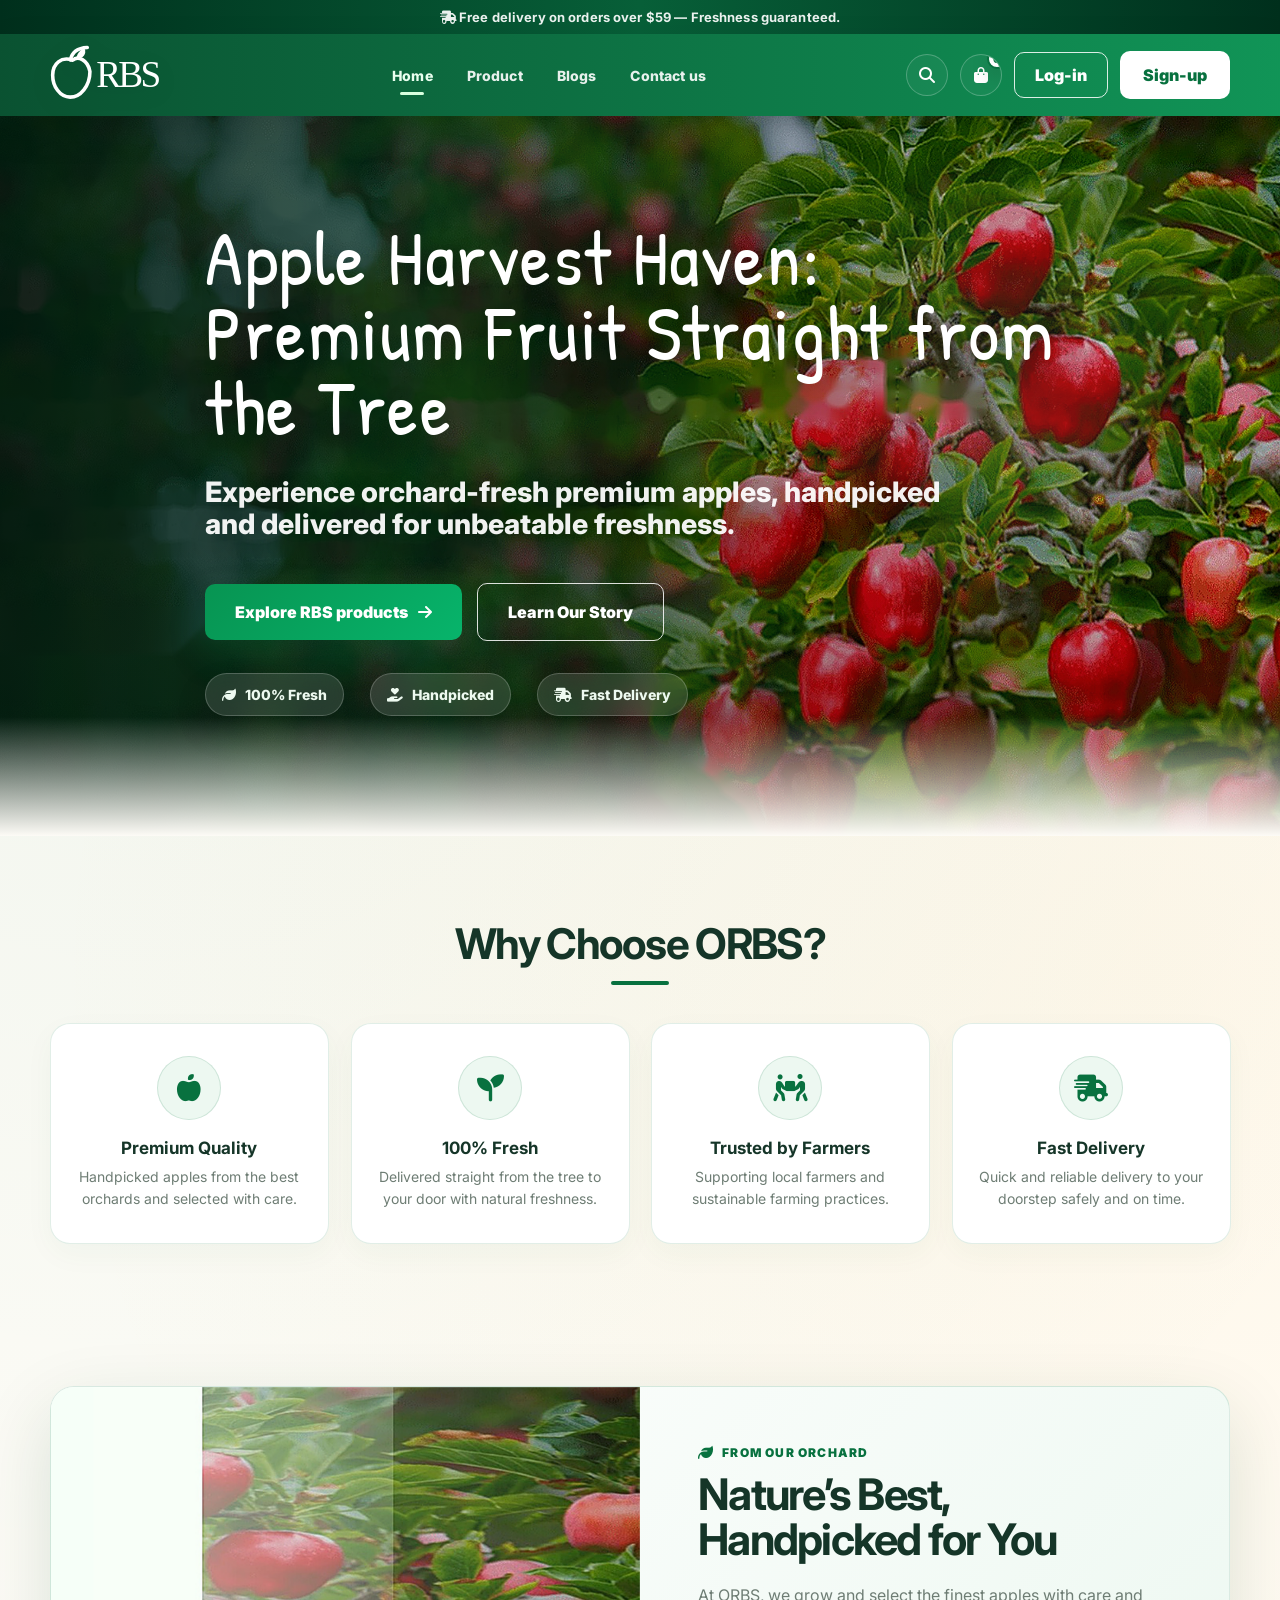
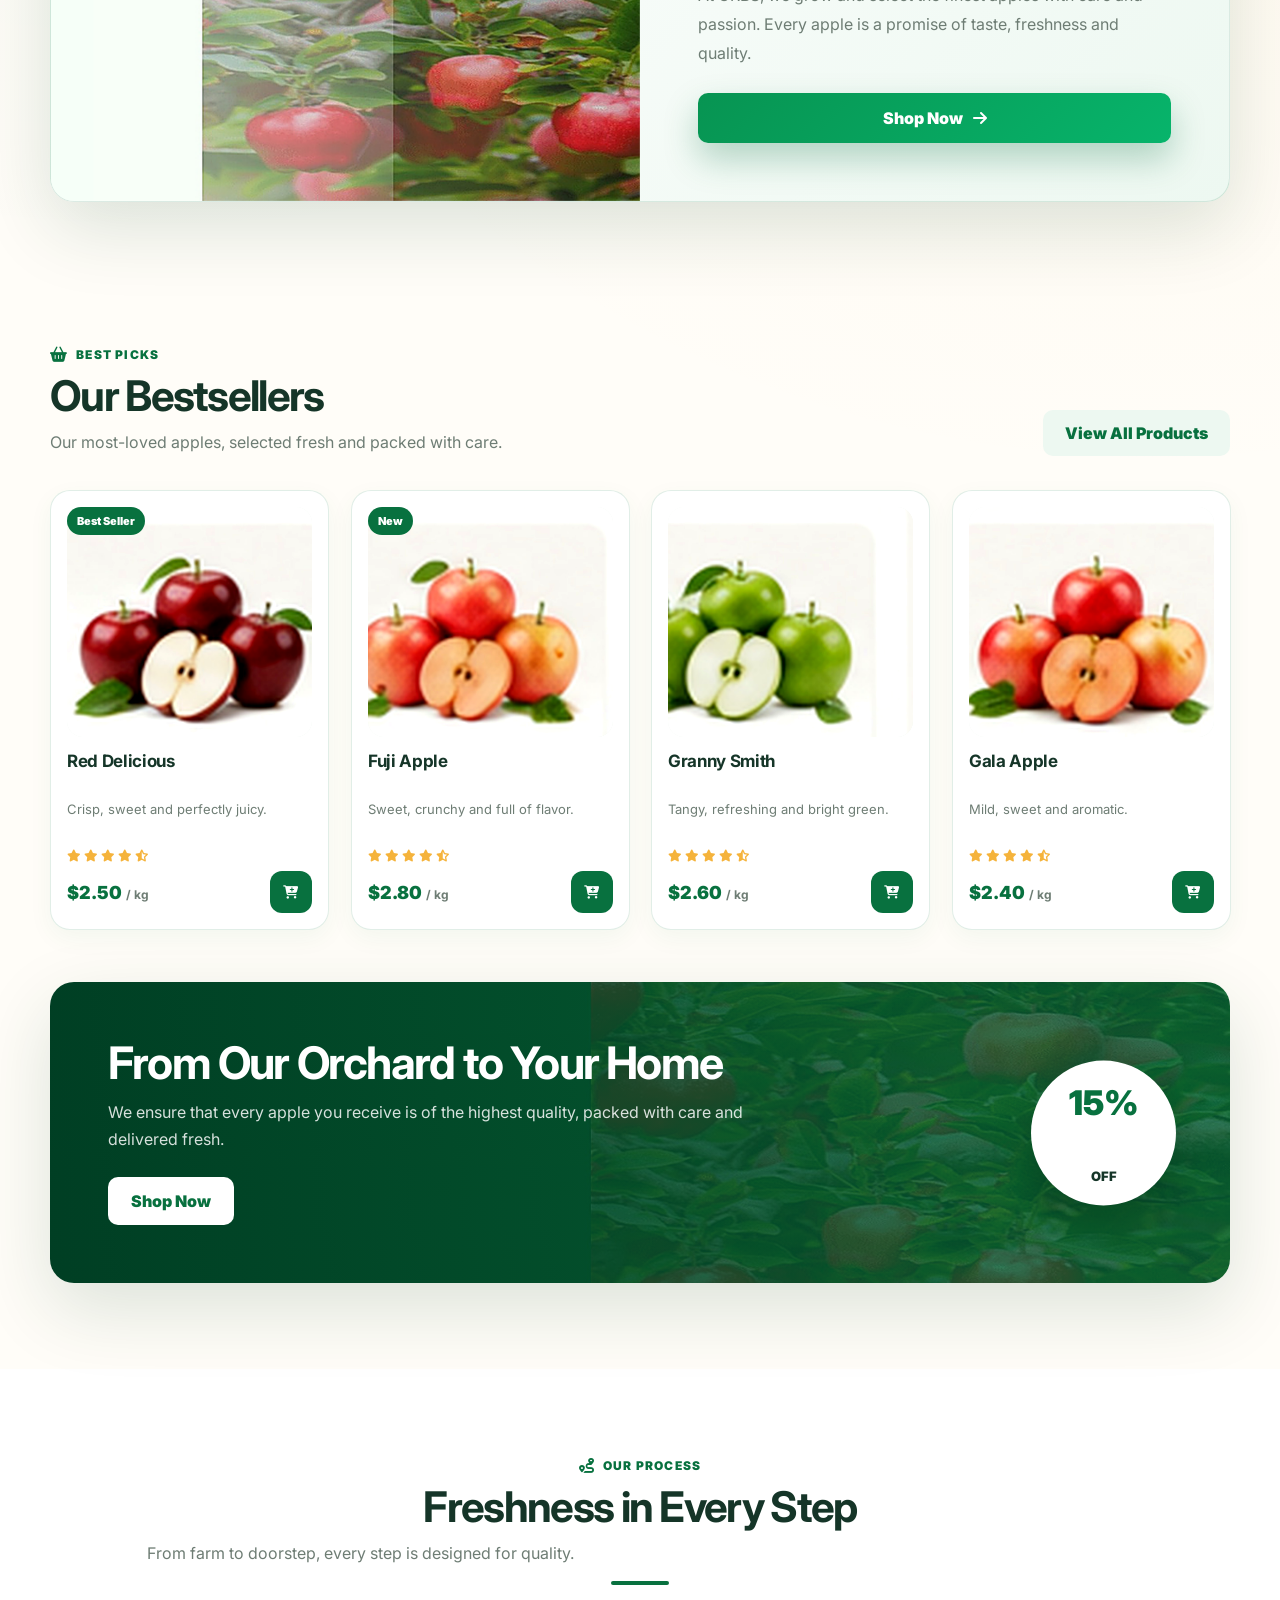
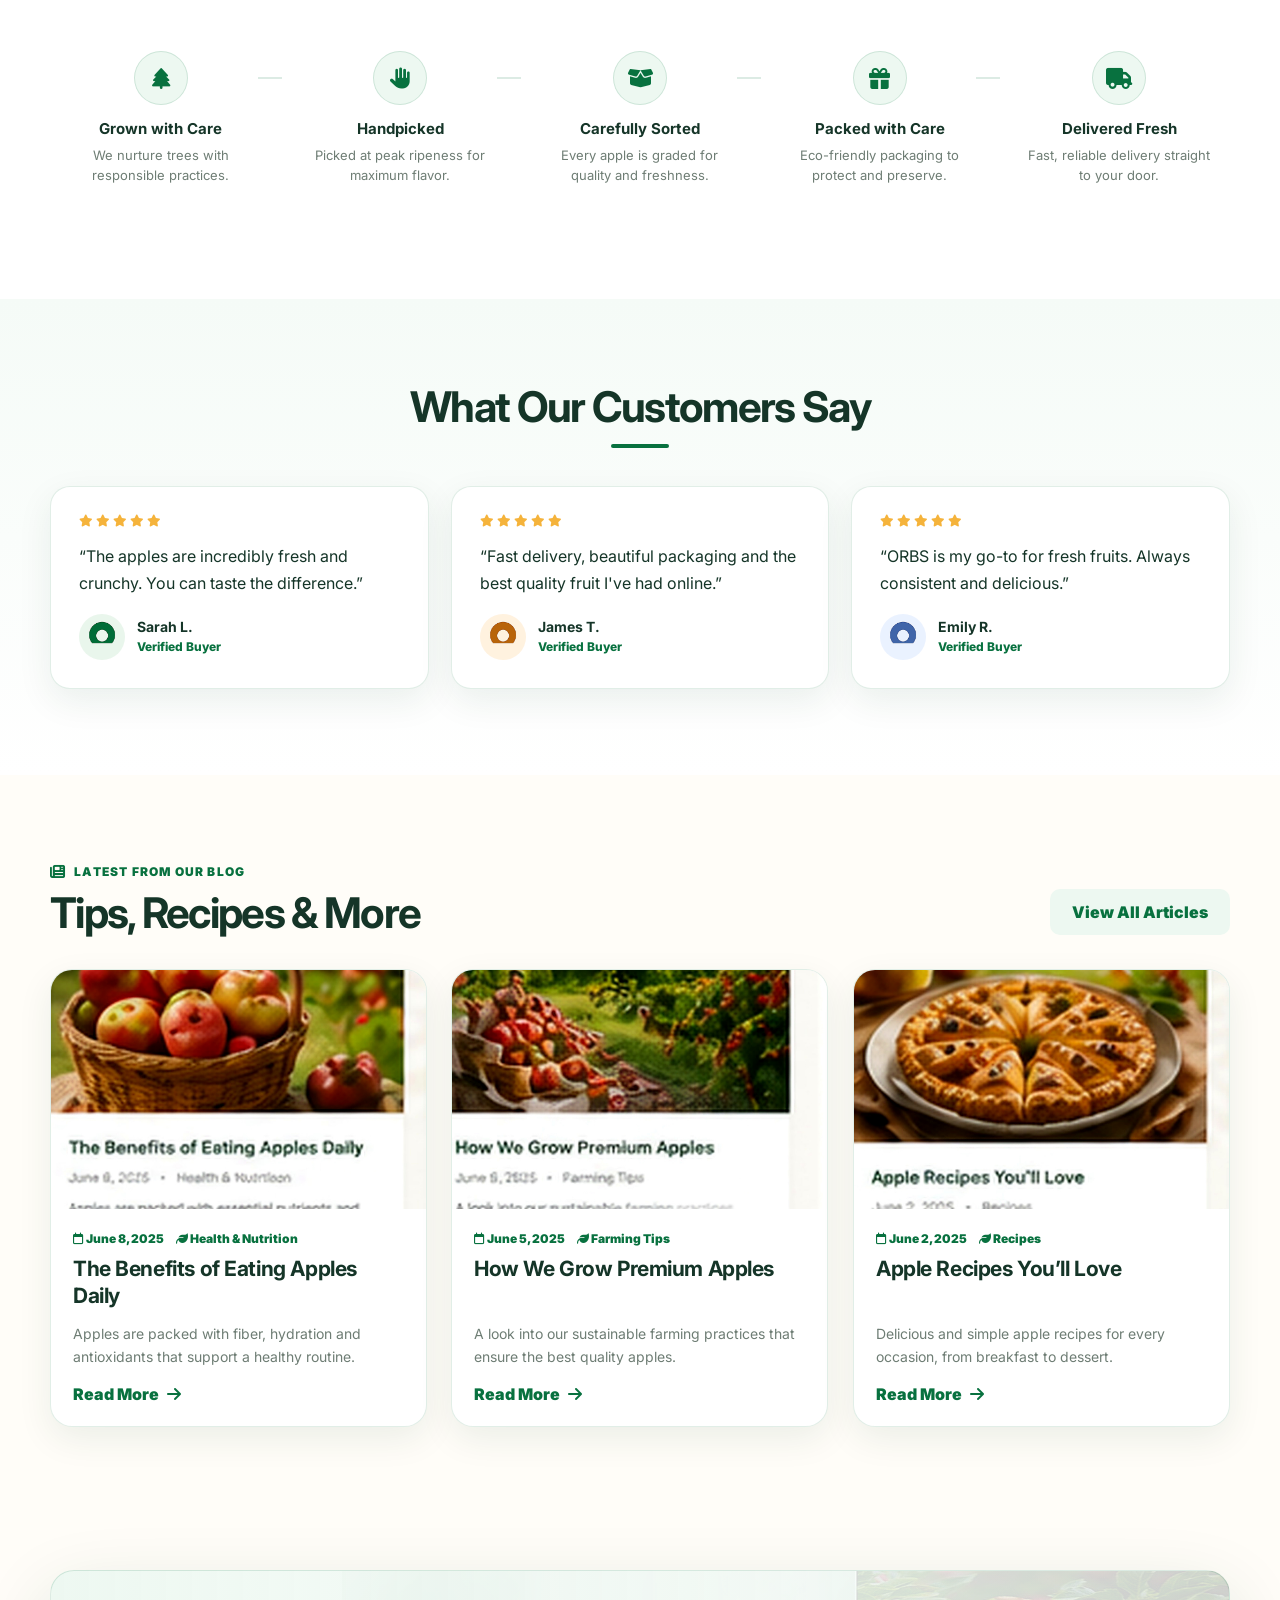
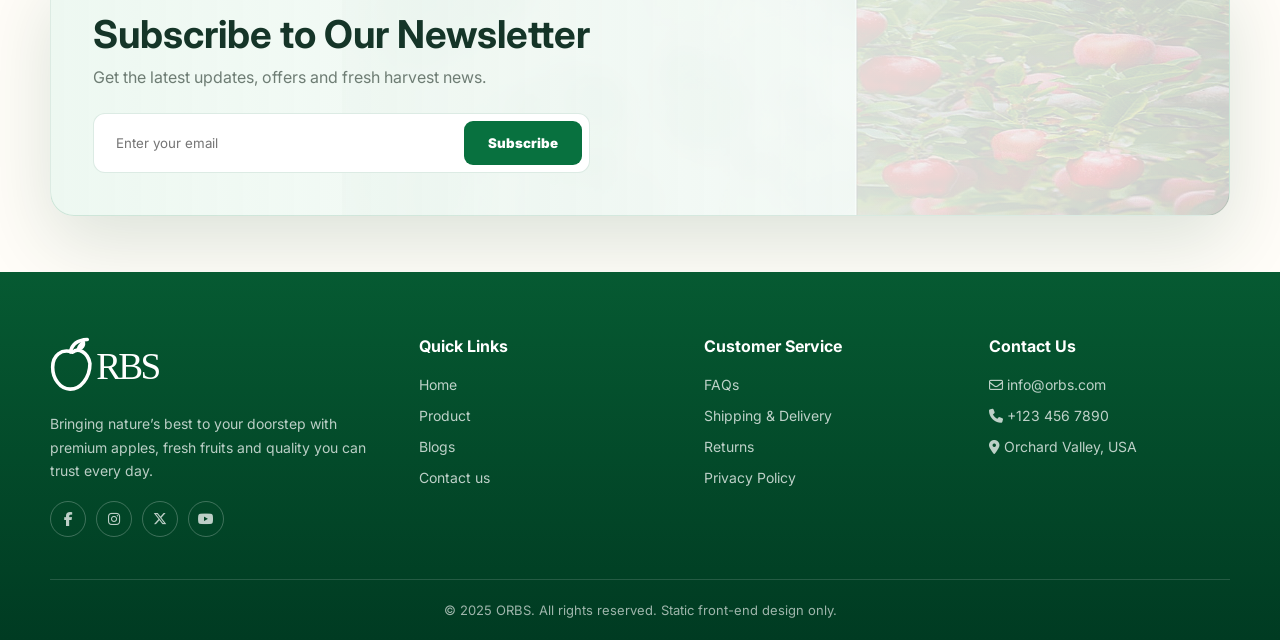
==== index.html @ 94c4ced9 "first commit" ====
<!DOCTYPE html>
<html lang="en">
<head>
  <meta charset="UTF-8">
  <meta name="viewport" content="width=device-width, initial-scale=1.0">
  <title>ORBS - Fresh Premium Apples</title>
  <link rel="stylesheet" href="https://cdnjs.cloudflare.com/ajax/libs/font-awesome/6.5.2/css/all.min.css">
  <link rel="stylesheet" href="css/style.css">
</head>
<body>

  <div class="top-alert"><i class="fa-solid fa-truck-fast"></i> Free delivery on orders over $59 — Freshness guaranteed.</div>
  <header class="site-header">
    <div class="container navbar">
      <a href="index.html" class="logo"><img src="assets/icons/logo-orbs.svg" alt="ORBS Logo"></a>
      <nav class="nav-links"><a href="index.html" class="active">Home</a><a href="products.html" class="">Product</a><a href="blogs.html" class="">Blogs</a><a href="contact.html" class="">Contact us</a></nav>
      <div class="nav-actions">
        <button class="icon-btn search-toggle" type="button" aria-label="Open Search"><i class="fa-solid fa-magnifying-glass"></i></button>
        <button class="icon-btn cart-toggle" type="button" aria-label="Open Cart"><i class="fa-solid fa-bag-shopping"></i><span class="cart-count">0</span></button>
        <a href="login.html" class="btn btn-outline">Log-in</a>
        <a href="signup.html" class="btn btn-light">Sign-up</a>
      </div>
      <button class="menu-toggle" aria-label="Open Menu"><i class="fa-solid fa-bars"></i></button>
    </div>

    <div class="search-panel" aria-hidden="true">
      <div class="container search-panel-inner">
        <div class="search-shell">
          <div class="search-bar-row">
            <i class="fa-solid fa-magnifying-glass"></i>
            <input class="search-global-input" type="search" placeholder="Search products, articles and pages...">
            <button class="search-close" type="button" aria-label="Close Search"><i class="fa-solid fa-xmark"></i></button>
          </div>
          <div class="search-hints">
            <button class="search-chip" type="button" data-query="Red Apples">Red Apples</button>
            <button class="search-chip" type="button" data-query="Green Apples">Green Apples</button>
            <button class="search-chip" type="button" data-query="Gift Box">Gift Box</button>
            <button class="search-chip" type="button" data-query="Recipes">Recipes</button>
            <button class="search-chip" type="button" data-query="Delivery">Delivery</button>
          </div>
          <div class="search-results"></div>
        </div>
      </div>
    </div>

    <div class="cart-panel" aria-hidden="true">
      <div class="container cart-panel-inner">
        <div class="mini-cart-shell">
          <div class="mini-cart-head">
            <div>
              <span class="search-meta">Shopping Cart</span>
              <h3>Your fresh picks</h3>
            </div>
            <button class="cart-close" type="button" aria-label="Close Cart"><i class="fa-solid fa-xmark"></i></button>
          </div>
          <div class="mini-cart-list">
            <div class="mini-cart-item">
              <img src="assets/images/apple-red-delicious.jpg" alt="Red Delicious">
              <div>
                <h4>Red Delicious</h4>
                <p>1 kg × $2.50</p>
              </div>
              <strong>$2.50</strong>
            </div>
            <div class="mini-cart-item">
              <img src="assets/images/apple-fuji.jpg" alt="Fuji Apple">
              <div>
                <h4>Fuji Apple</h4>
                <p>1 kg × $2.80</p>
              </div>
              <strong>$2.80</strong>
            </div>
          </div>
          <div class="mini-cart-total">
            <span>Subtotal</span>
            <strong>$5.30</strong>
          </div>
          <div class="mini-cart-actions">
            <a class="btn btn-soft" href="cart.html">View Cart</a>
            <a class="btn btn-primary" href="cart.html">Checkout</a>
          </div>
        </div>
      </div>
    </div>
  </header>
<main class="page-body">

  <section class="hero">
    <div class="container hero-content">
      <h1>Apple Harvest Haven:<br>Premium Fruit Straight from the Tree</h1>
      <p>Experience orchard-fresh premium apples, handpicked and delivered for unbeatable freshness.</p>
      <div class="hero-actions">
        <a href="products.html" class="btn btn-primary">Explore RBS products <i class="fa-solid fa-arrow-right"></i></a>
        <a href="blogs.html" class="btn btn-outline">Learn Our Story</a>
      </div>
      <div class="hero-badges">
        <span><i class="fa-solid fa-leaf"></i> 100% Fresh</span>
        <span><i class="fa-solid fa-hand-holding-heart"></i> Handpicked</span>
        <span><i class="fa-solid fa-truck-fast"></i> Fast Delivery</span>
      </div>
    </div>
  </section>

  <section class="section">
    <div class="container">
      <div class="section-title"><h2>Why Choose ORBS?</h2><div class="title-line"></div></div>
      <div class="feature-grid">
        <div class="feature-card"><div class="icon"><i class="fa-solid fa-apple-whole"></i></div><h3>Premium Quality</h3><p>Handpicked apples from the best orchards and selected with care.</p></div>
        <div class="feature-card"><div class="icon"><i class="fa-solid fa-seedling"></i></div><h3>100% Fresh</h3><p>Delivered straight from the tree to your door with natural freshness.</p></div>
        <div class="feature-card"><div class="icon"><i class="fa-solid fa-people-carry-box"></i></div><h3>Trusted by Farmers</h3><p>Supporting local farmers and sustainable farming practices.</p></div>
        <div class="feature-card"><div class="icon"><i class="fa-solid fa-truck-fast"></i></div><h3>Fast Delivery</h3><p>Quick and reliable delivery to your doorstep safely and on time.</p></div>
      </div>
    </div>
  </section>

  <section class="section-sm">
    <div class="container story-split">
      <div class="story-img"></div>
      <div class="story-content">
        <span class="kicker"><i class="fa-solid fa-leaf"></i> From Our Orchard</span>
        <h2>Nature’s Best,<br>Handpicked for You</h2>
        <p>At ORBS, we grow and select the finest apples with care and passion. Every apple is a promise of taste, freshness and quality.</p>
        <a href="products.html" class="btn btn-primary">Shop Now <i class="fa-solid fa-arrow-right"></i></a>
      </div>
    </div>
  </section>

  <section class="section products">
    <div class="container">
      <div class="section-head"><div><span class="kicker"><i class="fa-solid fa-basket-shopping"></i> Best Picks</span><h2>Our Bestsellers</h2><p>Our most-loved apples, selected fresh and packed with care.</p></div><a class="btn btn-soft" href="products.html">View All Products</a></div>
      <div class="products-grid">
          <article class="product-card">
            <span class="product-badge">Best Seller</span>
            <a href="product-details.html" class="product-img"><img src="assets/images/apple-red-delicious.jpg" alt="Red Delicious"></a>
            <h3><a href="product-details.html">Red Delicious</a></h3>
            <p class="desc">Crisp, sweet and perfectly juicy.</p>
            <div class="stars"><i class="fa-solid fa-star"></i><i class="fa-solid fa-star"></i><i class="fa-solid fa-star"></i><i class="fa-solid fa-star"></i><i class="fa-solid fa-star-half-stroke"></i></div>
            <div class="price-row"><div class="price">$2.50 <small>/ kg</small></div><button class="add-cart" aria-label="Add to cart"><i class="fa-solid fa-cart-plus"></i></button></div>
          </article>

          <article class="product-card">
            <span class="product-badge">New</span>
            <a href="product-details.html" class="product-img"><img src="assets/images/apple-fuji.jpg" alt="Fuji Apple"></a>
            <h3><a href="product-details.html">Fuji Apple</a></h3>
            <p class="desc">Sweet, crunchy and full of flavor.</p>
            <div class="stars"><i class="fa-solid fa-star"></i><i class="fa-solid fa-star"></i><i class="fa-solid fa-star"></i><i class="fa-solid fa-star"></i><i class="fa-solid fa-star-half-stroke"></i></div>
            <div class="price-row"><div class="price">$2.80 <small>/ kg</small></div><button class="add-cart" aria-label="Add to cart"><i class="fa-solid fa-cart-plus"></i></button></div>
          </article>

          <article class="product-card">
            
            <a href="product-details.html" class="product-img"><img src="assets/images/apple-granny.jpg" alt="Granny Smith"></a>
            <h3><a href="product-details.html">Granny Smith</a></h3>
            <p class="desc">Tangy, refreshing and bright green.</p>
            <div class="stars"><i class="fa-solid fa-star"></i><i class="fa-solid fa-star"></i><i class="fa-solid fa-star"></i><i class="fa-solid fa-star"></i><i class="fa-solid fa-star-half-stroke"></i></div>
            <div class="price-row"><div class="price">$2.60 <small>/ kg</small></div><button class="add-cart" aria-label="Add to cart"><i class="fa-solid fa-cart-plus"></i></button></div>
          </article>

          <article class="product-card">
            
            <a href="product-details.html" class="product-img"><img src="assets/images/apple-gala.jpg" alt="Gala Apple"></a>
            <h3><a href="product-details.html">Gala Apple</a></h3>
            <p class="desc">Mild, sweet and aromatic.</p>
            <div class="stars"><i class="fa-solid fa-star"></i><i class="fa-solid fa-star"></i><i class="fa-solid fa-star"></i><i class="fa-solid fa-star"></i><i class="fa-solid fa-star-half-stroke"></i></div>
            <div class="price-row"><div class="price">$2.40 <small>/ kg</small></div><button class="add-cart" aria-label="Add to cart"><i class="fa-solid fa-cart-plus"></i></button></div>
          </article></div>
      <div style="height:52px"></div>
      <div class="cta-banner"><h2>From Our Orchard to Your Home</h2><p>We ensure that every apple you receive is of the highest quality, packed with care and delivered fresh.</p><a href="products.html" class="btn btn-light">Shop Now</a><div class="cta-bubble">15%<span>OFF</span></div></div>
    </div>
  </section>

  <section class="section steps">
    <div class="container">
      <div class="section-title"><span class="kicker"><i class="fa-solid fa-route"></i> Our Process</span><h2>Freshness in Every Step</h2><p>From farm to doorstep, every step is designed for quality.</p><div class="title-line"></div></div>
      <div class="steps-grid">
        <div class="step"><div class="step-num"><i class="fa-solid fa-tree"></i></div><h3>Grown with Care</h3><p>We nurture trees with responsible practices.</p></div>
        <div class="step"><div class="step-num"><i class="fa-solid fa-hand"></i></div><h3>Handpicked</h3><p>Picked at peak ripeness for maximum flavor.</p></div>
        <div class="step"><div class="step-num"><i class="fa-solid fa-box-open"></i></div><h3>Carefully Sorted</h3><p>Every apple is graded for quality and freshness.</p></div>
        <div class="step"><div class="step-num"><i class="fa-solid fa-gift"></i></div><h3>Packed with Care</h3><p>Eco-friendly packaging to protect and preserve.</p></div>
        <div class="step"><div class="step-num"><i class="fa-solid fa-truck"></i></div><h3>Delivered Fresh</h3><p>Fast, reliable delivery straight to your door.</p></div>
      </div>
    </div>
  </section>

  <section class="section testimonials">
    <div class="container">
      <div class="section-title"><h2>What Our Customers Say</h2><div class="title-line"></div></div>
      <div class="testimonial-grid">
        <div class="quote-card"><div class="stars"><i class="fa-solid fa-star"></i><i class="fa-solid fa-star"></i><i class="fa-solid fa-star"></i><i class="fa-solid fa-star"></i><i class="fa-solid fa-star"></i></div><p>“The apples are incredibly fresh and crunchy. You can taste the difference.”</p><div class="person"><img src="assets/images/avatar-1.jpg" alt="Sarah"><div><h4>Sarah L.</h4><span>Verified Buyer</span></div></div></div>
        <div class="quote-card"><div class="stars"><i class="fa-solid fa-star"></i><i class="fa-solid fa-star"></i><i class="fa-solid fa-star"></i><i class="fa-solid fa-star"></i><i class="fa-solid fa-star"></i></div><p>“Fast delivery, beautiful packaging and the best quality fruit I've had online.”</p><div class="person"><img src="assets/images/avatar-2.jpg" alt="James"><div><h4>James T.</h4><span>Verified Buyer</span></div></div></div>
        <div class="quote-card"><div class="stars"><i class="fa-solid fa-star"></i><i class="fa-solid fa-star"></i><i class="fa-solid fa-star"></i><i class="fa-solid fa-star"></i><i class="fa-solid fa-star"></i></div><p>“ORBS is my go-to for fresh fruits. Always consistent and delicious.”</p><div class="person"><img src="assets/images/avatar-3.jpg" alt="Emily"><div><h4>Emily R.</h4><span>Verified Buyer</span></div></div></div>
      </div>
    </div>
  </section>

  <section class="section">
    <div class="container">
      <div class="section-head"><div><span class="kicker"><i class="fa-solid fa-newspaper"></i> Latest From Our Blog</span><h2>Tips, Recipes & More</h2></div><a class="btn btn-soft" href="blogs.html">View All Articles</a></div>
      <div class="blog-grid">
          <article class="blog-card">
            <a href="blog-details.html" class="blog-img"><img src="assets/images/blog-benefits.jpg" alt="The Benefits of Eating Apples Daily"></a>
            <div class="blog-content">
              <div class="meta"><span><i class="fa-regular fa-calendar"></i> June 8, 2025</span><span><i class="fa-solid fa-leaf"></i> Health & Nutrition</span></div>
              <h3><a href="blog-details.html">The Benefits of Eating Apples Daily</a></h3>
              <p>Apples are packed with fiber, hydration and antioxidants that support a healthy routine.</p>
              <a class="read-more" href="blog-details.html">Read More <i class="fa-solid fa-arrow-right"></i></a>
            </div>
          </article>

          <article class="blog-card">
            <a href="blog-details.html" class="blog-img"><img src="assets/images/blog-grow.jpg" alt="How We Grow Premium Apples"></a>
            <div class="blog-content">
              <div class="meta"><span><i class="fa-regular fa-calendar"></i> June 5, 2025</span><span><i class="fa-solid fa-leaf"></i> Farming Tips</span></div>
              <h3><a href="blog-details.html">How We Grow Premium Apples</a></h3>
              <p>A look into our sustainable farming practices that ensure the best quality apples.</p>
              <a class="read-more" href="blog-details.html">Read More <i class="fa-solid fa-arrow-right"></i></a>
            </div>
          </article>

          <article class="blog-card">
            <a href="blog-details.html" class="blog-img"><img src="assets/images/blog-recipes.jpg" alt="Apple Recipes You’ll Love"></a>
            <div class="blog-content">
              <div class="meta"><span><i class="fa-regular fa-calendar"></i> June 2, 2025</span><span><i class="fa-solid fa-leaf"></i> Recipes</span></div>
              <h3><a href="blog-details.html">Apple Recipes You’ll Love</a></h3>
              <p>Delicious and simple apple recipes for every occasion, from breakfast to dessert.</p>
              <a class="read-more" href="blog-details.html">Read More <i class="fa-solid fa-arrow-right"></i></a>
            </div>
          </article></div>
    </div>
  </section>

  <section class="section-sm"><div class="container newsletter-box"><div class="content"><h2>Subscribe to Our Newsletter</h2><p>Get the latest updates, offers and fresh harvest news.</p><form class="newsletter-form"><input type="email" placeholder="Enter your email" required><button>Subscribe</button></form></div></div></section>

</main>

  <footer class="site-footer">
    <div class="container">
      <div class="footer-grid">
        <div>
          <img class="footer-logo" src="assets/icons/logo-orbs.svg" alt="ORBS Logo">
          <p>Bringing nature’s best to your doorstep with premium apples, fresh fruits and quality you can trust every day.</p>
          <div class="social-links">
            <a href="#"><i class="fa-brands fa-facebook-f"></i></a>
            <a href="#"><i class="fa-brands fa-instagram"></i></a>
            <a href="#"><i class="fa-brands fa-x-twitter"></i></a>
            <a href="#"><i class="fa-brands fa-youtube"></i></a>
          </div>
        </div>
        <div>
          <h3>Quick Links</h3>
          <ul><li><a href="index.html">Home</a></li><li><a href="products.html">Product</a></li><li><a href="blogs.html">Blogs</a></li><li><a href="contact.html">Contact us</a></li></ul>
        </div>
        <div>
          <h3>Customer Service</h3>
          <ul><li><a href="#">FAQs</a></li><li><a href="#">Shipping & Delivery</a></li><li><a href="#">Returns</a></li><li><a href="#">Privacy Policy</a></li></ul>
        </div>
        <div>
          <h3>Contact Us</h3>
          <ul><li><a href="mailto:info@orbs.com"><i class="fa-regular fa-envelope"></i> info@orbs.com</a></li><li><a href="tel:+1234567890"><i class="fa-solid fa-phone"></i> +123 456 7890</a></li><li><a href="#"><i class="fa-solid fa-location-dot"></i> Orchard Valley, USA</a></li></ul>
        </div>
      </div>
      <div class="copyright">© 2025 ORBS. All rights reserved. Static front-end design only.</div>
    </div>
  </footer>
  <button class="back-top" aria-label="Back to top"><i class="fa-solid fa-arrow-up"></i></button>
  <div class="toast">Done</div>
<script src="js/main.js"></script>
</body>
</html>
---- css/style.css ----
@import url('https://fonts.googleapis.com/css2?family=Inter:wght@400;500;600;700;800;900&family=Patrick+Hand&display=swap');

:root{
  --green:#08713f;
  --green-2:#0aa262;
  --green-dark:#003f24;
  --green-soft:#edf8f1;
  --green-pale:#f5fbf7;
  --cream:#fffdf8;
  --paper:#ffffff;
  --text:#153528;
  --muted:#6e7d74;
  --line:rgba(8,113,63,.14);
  --shadow:0 22px 60px rgba(0,64,36,.12);
  --shadow-soft:0 12px 35px rgba(0,64,36,.08);
  --radius:24px;
  --radius-md:16px;
  --gold:#f5b33b;
  --danger:#cf3a32;
}

*{box-sizing:border-box;margin:0;padding:0}
html{scroll-behavior:smooth}
body{
  font-family:'Inter', system-ui, -apple-system, BlinkMacSystemFont, 'Segoe UI', sans-serif;
  background:var(--cream);
  color:var(--text);
  overflow-x:hidden;
}
img{display:block;width:100%;height:auto}
a{text-decoration:none;color:inherit}
ul{list-style:none}
button,input,textarea,select{font-family:inherit}
.container{width:min(1180px, calc(100% - 40px));margin-inline:auto}
.section{padding:86px 0}
.section-sm{padding:56px 0}
.kicker{display:inline-flex;align-items:center;gap:8px;color:var(--green);font-weight:900;text-transform:uppercase;letter-spacing:.1em;font-size:12px;margin-bottom:12px}
.kicker i{font-size:15px}
.section-head{display:flex;align-items:end;justify-content:space-between;gap:24px;margin-bottom:34px}
.section-title{text-align:center;margin-bottom:38px}
.section-title h2,.section-head h2{font-size:clamp(28px,3.3vw,46px);line-height:1.06;color:var(--text);letter-spacing:-.04em}
.section-title p,.section-head p{color:var(--muted);line-height:1.7;margin-top:10px;max-width:620px}
.center{text-align:center}.muted{color:var(--muted)}
.title-line{width:58px;height:4px;background:var(--green);border-radius:20px;margin:14px auto 0}
.page-body{min-height:62vh}

/* Header */
.top-alert{background:var(--green-dark);color:rgba(255,255,255,.92);font-size:13px;text-align:center;padding:9px 12px;font-weight:700}
.site-header{position:sticky;top:0;z-index:100;background:linear-gradient(90deg,#066337,#0b9d59);box-shadow:0 15px 36px rgba(0,0,0,.13)}
.navbar{height:78px;display:flex;align-items:center;justify-content:space-between;gap:24px}
.logo img{width:142px;height:auto;filter:drop-shadow(0 6px 12px rgba(0,0,0,.08))}
.nav-links{display:flex;align-items:center;gap:34px;color:white;font-weight:800;font-size:14px}
.nav-links a{opacity:.9;position:relative;padding:29px 0;transition:.25s}
.nav-links a:after{content:"";position:absolute;left:50%;bottom:18px;width:0;height:3px;background:#d9ffdf;border-radius:12px;transform:translateX(-50%);transition:.25s}
.nav-links a:hover,.nav-links a.active{opacity:1;color:#e9ffef}.nav-links a.active:after,.nav-links a:hover:after{width:24px}
.nav-actions{display:flex;align-items:center;gap:12px;color:white}
.icon-btn{width:42px;height:42px;display:grid;place-items:center;border-radius:999px;border:1px solid rgba(255,255,255,.24);transition:.25s;background:rgba(255,255,255,.04);position:relative}
.icon-btn:hover{background:rgba(255,255,255,.13);transform:translateY(-2px)}
.cart-count{position:absolute;top:-7px;right:-7px;background:#fff;color:var(--green);border-radius:50%;font-size:11px;font-weight:900;width:20px;height:20px;display:grid;place-items:center}
.btn{display:inline-flex;align-items:center;justify-content:center;gap:10px;border:0;cursor:pointer;border-radius:10px;font-weight:900;transition:.25s;white-space:nowrap}
.btn-primary{background:var(--green);color:#fff;padding:15px 25px;box-shadow:0 12px 25px rgba(8,113,63,.22)}
.btn-primary:hover{background:var(--green-dark);transform:translateY(-2px)}
.btn-light{background:#fff;color:var(--green);padding:13px 22px;border:1px solid rgba(255,255,255,.8)}
.btn-light:hover{transform:translateY(-2px);box-shadow:0 12px 25px rgba(0,0,0,.13)}
.btn-outline{background:transparent;color:#fff;border:1px solid rgba(255,255,255,.85);padding:12px 20px}
.btn-outline:hover{background:rgba(255,255,255,.13)}
.btn-soft{background:var(--green-soft);color:var(--green);padding:13px 22px}.btn-soft:hover{background:#d9f2e3}
.menu-toggle{display:none;width:44px;height:44px;border:1px solid rgba(255,255,255,.35);background:rgba(255,255,255,.1);color:#fff;border-radius:12px;font-size:22px}

/* Hero */
.hero{position:relative;min-height:690px;display:flex;align-items:center;overflow:hidden;background:linear-gradient(90deg,rgba(0,0,0,.72) 0%,rgba(0,0,0,.48) 38%,rgba(0,0,0,.08) 75%),url('../assets/images/hero-orchard.jpg') center/cover no-repeat}
.hero:before{content:"";position:absolute;inset:0;background:radial-gradient(circle at 75% 45%,rgba(255,255,255,.12),transparent 30%),linear-gradient(0deg,rgba(0,0,0,.12),transparent 35%)}
.hero-content{position:relative;z-index:1;color:#fff;max-width:870px;padding:84px 0}
.hero h1{font-family:'Patrick Hand', cursive;font-size:clamp(48px,6vw,86px);font-weight:400;line-height:.98;letter-spacing:.02em;text-shadow:0 10px 24px rgba(0,0,0,.35);margin-bottom:30px}
.hero p{font-size:clamp(18px,2.2vw,30px);font-weight:800;line-height:1.16;max-width:760px;text-shadow:0 7px 22px rgba(0,0,0,.32);margin-bottom:42px}
.hero-actions{display:flex;align-items:center;gap:15px;flex-wrap:wrap}.hero-actions .btn{padding:18px 30px}
.hero-badges{display:flex;align-items:center;gap:26px;flex-wrap:wrap;margin-top:32px;color:#eefaf0;font-size:14px;font-weight:800}.hero-badges span{display:flex;gap:9px;align-items:center}

/* Cards */
.feature-grid{display:grid;grid-template-columns:repeat(4,1fr);gap:22px}
.feature-card{background:#fff;border:1px solid var(--line);border-radius:20px;text-align:center;padding:32px 22px;box-shadow:0 10px 30px rgba(8,113,63,.04);transition:.28s}
.feature-card:hover{transform:translateY(-8px);box-shadow:var(--shadow)}
.feature-card .icon{width:64px;height:64px;border:1px solid var(--line);border-radius:50%;display:grid;place-items:center;margin:0 auto 18px;background:var(--green-soft);color:var(--green);font-size:27px}
.feature-card h3{font-size:17px;margin-bottom:8px}.feature-card p{color:var(--muted);font-size:14px;line-height:1.6}

.story-split{display:grid;grid-template-columns:1fr 1fr;border-radius:var(--radius);overflow:hidden;background:linear-gradient(135deg,#fff,var(--green-soft));border:1px solid var(--line);box-shadow:var(--shadow)}
.story-img{min-height:410px;background:url('../assets/images/orchard-crate.jpg') center/cover no-repeat}
.story-content{padding:58px;display:flex;flex-direction:column;justify-content:center}.story-content h2{font-size:clamp(30px,3.4vw,52px);letter-spacing:-.04em;line-height:1.05;margin-bottom:18px}.story-content p{color:var(--muted);line-height:1.8;margin-bottom:26px}

.products-grid{display:grid;grid-template-columns:repeat(4,1fr);gap:22px}.products-grid.big{grid-template-columns:repeat(3,1fr)}
.product-card{background:#fff;border:1px solid var(--line);border-radius:20px;padding:16px;box-shadow:0 8px 25px rgba(8,113,63,.05);transition:.25s;position:relative;overflow:hidden}
.product-card:hover{transform:translateY(-7px);box-shadow:var(--shadow)}
.product-badge{position:absolute;top:16px;left:16px;z-index:2;background:var(--green);color:#fff;font-size:11px;font-weight:900;padding:7px 10px;border-radius:999px}.product-badge.gold{background:var(--gold);color:#201b0c}
.product-img{height:175px;border-radius:16px;background:#f7faf5;display:flex;align-items:center;justify-content:center;overflow:hidden;margin-bottom:14px}.product-img img{height:100%;object-fit:cover}
.product-card h3{font-size:17px;margin-bottom:5px}.product-card .desc{font-size:13px;color:var(--muted);line-height:1.5;margin-bottom:10px}.stars{display:flex;gap:3px;color:var(--gold);font-size:12px;margin-bottom:9px}.price-row{display:flex;align-items:center;justify-content:space-between;gap:12px}.price{font-size:18px;font-weight:900;color:var(--green)}.price small{font-weight:700;color:var(--muted);font-size:12px}.add-cart{width:42px;height:42px;border-radius:12px;border:0;background:var(--green);color:#fff;cursor:pointer;transition:.24s}.add-cart:hover{background:var(--green-dark);transform:scale(1.05)}

.cta-banner{position:relative;overflow:hidden;border-radius:var(--radius);padding:58px;background:linear-gradient(90deg,rgba(0,63,36,.96),rgba(8,113,63,.74)),url('../assets/images/delivery-banner.jpg') center/cover no-repeat;color:#fff;box-shadow:var(--shadow)}
.cta-banner h2{font-size:clamp(30px,3.5vw,52px);letter-spacing:-.04em;line-height:1.04;margin-bottom:12px}.cta-banner p{color:rgba(255,255,255,.84);line-height:1.7;max-width:640px;margin-bottom:24px}.cta-bubble{position:absolute;right:54px;top:50%;transform:translateY(-50%);width:145px;height:145px;border-radius:50%;display:grid;place-items:center;text-align:center;background:#fff;color:var(--green);font-weight:900;font-size:34px;box-shadow:0 22px 42px rgba(0,0,0,.18)}.cta-bubble span{display:block;font-size:13px;color:var(--text);margin-top:2px}

.steps{background:#fff}.steps-grid{display:grid;grid-template-columns:repeat(5,1fr);gap:18px}.step{text-align:center;position:relative;padding:28px 14px}.step:not(:last-child):after{content:"";position:absolute;right:-10px;top:54px;width:24px;height:2px;background:var(--line)}.step-num{width:54px;height:54px;border-radius:50%;display:grid;place-items:center;background:var(--green-soft);color:var(--green);font-size:21px;margin:0 auto 14px;border:1px solid var(--line)}.step h3{font-size:15px;margin-bottom:7px}.step p{font-size:13px;color:var(--muted);line-height:1.55}

.testimonials{background:linear-gradient(180deg,var(--green-pale),#fff)}.testimonial-grid{display:grid;grid-template-columns:repeat(3,1fr);gap:22px}.quote-card{background:#fff;border:1px solid var(--line);border-radius:20px;padding:28px;box-shadow:var(--shadow-soft)}.quote-card p{color:var(--text);line-height:1.7;margin:16px 0}.person{display:flex;align-items:center;gap:12px}.person img{width:46px;height:46px;border-radius:50%;object-fit:cover}.person h4{font-size:14px}.person span{font-size:12px;color:var(--green);font-weight:800}

.newsletter-box{border-radius:var(--radius);background:linear-gradient(90deg,rgba(237,248,241,.98),rgba(255,255,255,.8)),url('../assets/images/newsletter-apples.jpg') right center/contain no-repeat;box-shadow:var(--shadow);border:1px solid var(--line);padding:42px;min-height:225px;display:flex;align-items:center}.newsletter-box .content{max-width:570px}.newsletter-box h2{font-size:clamp(26px,3vw,42px);line-height:1.1;margin-bottom:10px}.newsletter-box p{color:var(--muted);line-height:1.6;margin-bottom:22px}.newsletter-form{display:flex;gap:8px;background:#fff;border:1px solid var(--line);border-radius:12px;padding:7px;max-width:530px}.newsletter-form input{flex:1;border:0;outline:0;padding:0 15px;color:var(--text)}.newsletter-form button{border:0;background:var(--green);color:#fff;border-radius:9px;padding:14px 24px;font-weight:900;cursor:pointer}

/* Page Hero */
.page-hero{padding:76px 0;border-bottom:1px solid var(--line);background:linear-gradient(90deg,rgba(0,63,36,.86),rgba(8,113,63,.42)),url('../assets/images/hero-products.jpg') center/cover no-repeat;color:#fff;position:relative}.page-hero.blog{background-image:linear-gradient(90deg,rgba(0,63,36,.86),rgba(8,113,63,.38)),url('../assets/images/hero-blog.jpg')}.page-hero.contact{background-image:linear-gradient(90deg,rgba(0,63,36,.88),rgba(8,113,63,.42)),url('../assets/images/premium-quality.jpg')}.page-hero h1{font-size:clamp(38px,5vw,68px);letter-spacing:-.05em;margin-bottom:14px}.page-hero p{font-size:18px;color:rgba(255,255,255,.85);max-width:650px;line-height:1.65}.breadcrumbs{display:flex;gap:8px;flex-wrap:wrap;font-size:13px;color:rgba(255,255,255,.78);margin-bottom:16px;font-weight:700}.breadcrumbs a{color:white}

.toolbar{display:flex;justify-content:space-between;align-items:center;gap:16px;margin-bottom:26px;background:#fff;border:1px solid var(--line);border-radius:18px;padding:16px;box-shadow:var(--shadow-soft)}.select,.search-input{border:1px solid var(--line);border-radius:12px;padding:13px 15px;background:#fff;color:var(--text);outline:0}.filter-tags{display:flex;gap:9px;flex-wrap:wrap}.tag{background:var(--green-soft);color:var(--green);padding:11px 14px;border-radius:999px;font-weight:900;font-size:13px;border:1px solid var(--line)}.tag.active{background:var(--green);color:#fff}

/* Product Details */
.details-layout{display:grid;grid-template-columns:.95fr 1.05fr;gap:38px;align-items:start}.product-gallery{background:#fff;border:1px solid var(--line);border-radius:24px;padding:18px;box-shadow:var(--shadow-soft)}.main-photo{height:430px;border-radius:20px;background:#f7faf5;display:flex;align-items:center;justify-content:center;overflow:hidden}.main-photo img{height:100%;object-fit:cover}.thumbs{display:grid;grid-template-columns:repeat(4,1fr);gap:10px;margin-top:12px}.thumbs button{border:2px solid transparent;border-radius:12px;overflow:hidden;background:#fff;cursor:pointer}.thumbs button.active{border-color:var(--green)}.details-panel{background:#fff;border:1px solid var(--line);border-radius:24px;padding:34px;box-shadow:var(--shadow-soft)}.details-panel h1{font-size:clamp(32px,4vw,54px);letter-spacing:-.05em;margin-bottom:10px}.detail-price{font-size:32px;font-weight:900;color:var(--green);margin:16px 0}.check-list{display:grid;gap:12px;margin:22px 0}.check-list li{display:flex;gap:10px;align-items:center;color:var(--muted)}.check-list i{color:var(--green)}.qty-row{display:flex;gap:12px;margin:22px 0}.qty{display:flex;align-items:center;border:1px solid var(--line);border-radius:12px;overflow:hidden;background:#fff}.qty button{width:42px;height:42px;border:0;background:var(--green-soft);color:var(--green);font-weight:900;cursor:pointer}.qty input{width:58px;text-align:center;border:0;outline:0;font-weight:900}.tabs{margin-top:38px}.tab-buttons{display:flex;gap:10px;flex-wrap:wrap;margin-bottom:16px}.tab-btn{border:1px solid var(--line);background:#fff;padding:12px 18px;border-radius:12px;font-weight:900;color:var(--muted);cursor:pointer}.tab-btn.active{background:var(--green);color:#fff}.tab-content{display:none;background:#fff;border:1px solid var(--line);border-radius:18px;padding:26px;line-height:1.8;color:var(--muted)}.tab-content.active{display:block}

/* Blogs */
.blog-grid{display:grid;grid-template-columns:repeat(3,1fr);gap:24px}.blog-card{background:#fff;border:1px solid var(--line);border-radius:22px;overflow:hidden;box-shadow:var(--shadow-soft);transition:.25s}.blog-card:hover{transform:translateY(-7px);box-shadow:var(--shadow)}.blog-img{height:215px;overflow:hidden}.blog-img img{height:100%;object-fit:cover;transition:.35s}.blog-card:hover .blog-img img{transform:scale(1.05)}.blog-content{padding:22px}.meta{display:flex;gap:12px;align-items:center;flex-wrap:wrap;color:var(--green);font-size:12px;font-weight:900;margin-bottom:10px}.blog-content h3{font-size:21px;line-height:1.25;margin-bottom:10px}.blog-content p{color:var(--muted);line-height:1.65;font-size:14px;margin-bottom:16px}.read-more{color:var(--green);font-weight:900;display:inline-flex;gap:8px;align-items:center}
.article{background:#fff;border:1px solid var(--line);border-radius:24px;box-shadow:var(--shadow-soft);overflow:hidden}.article-cover{height:420px}.article-cover img{height:100%;object-fit:cover}.article-body{padding:44px;max-width:860px;margin:auto}.article-body h1{font-size:clamp(34px,4vw,58px);letter-spacing:-.05em;line-height:1.05;margin-bottom:16px}.article-body p{color:var(--muted);line-height:1.9;margin:18px 0}.article-body h2{font-size:30px;margin-top:34px;margin-bottom:10px}.article-note{padding:22px 24px;background:var(--green-soft);border-left:4px solid var(--green);border-radius:14px;color:var(--text)!important;font-weight:700}

/* Contact + Auth */
.contact-grid{display:grid;grid-template-columns:.9fr 1.1fr;gap:28px}.info-stack{display:grid;gap:16px}.info-card{background:#fff;border:1px solid var(--line);border-radius:20px;padding:24px;box-shadow:var(--shadow-soft);display:flex;gap:16px}.info-card i{width:52px;height:52px;border-radius:50%;display:grid;place-items:center;background:var(--green-soft);color:var(--green);font-size:22px;flex:0 0 auto}.info-card h3{margin-bottom:6px}.info-card p{color:var(--muted);line-height:1.55}.form-card{background:#fff;border:1px solid var(--line);border-radius:24px;padding:34px;box-shadow:var(--shadow-soft)}.form-grid{display:grid;grid-template-columns:repeat(2,1fr);gap:15px}.field{display:grid;gap:8px}.field.full{grid-column:1/-1}.field label{font-weight:900;font-size:14px}.field input,.field textarea,.field select{border:1px solid var(--line);border-radius:12px;padding:15px 16px;outline:0;background:#fff;color:var(--text)}.field textarea{min-height:140px;resize:vertical}.field input:focus,.field textarea:focus,.field select:focus{border-color:var(--green);box-shadow:0 0 0 4px rgba(8,113,63,.08)}.map-box{height:320px;border-radius:24px;overflow:hidden;background:linear-gradient(135deg,#e9f5ed,#fff),url('../assets/images/green-texture.jpg') center/cover;border:1px solid var(--line);display:grid;place-items:center;color:var(--green);font-weight:900;text-align:center}.map-box i{font-size:48px;margin-bottom:14px}
.auth-page{min-height:calc(100vh - 78px);display:grid;place-items:center;padding:70px 0;background:linear-gradient(120deg,rgba(0,63,36,.88),rgba(8,113,63,.45)),url('../assets/images/hero-orchard.jpg') center/cover no-repeat}.auth-card{width:min(460px,calc(100% - 30px));background:rgba(255,255,255,.96);border:1px solid rgba(255,255,255,.6);border-radius:28px;padding:34px;box-shadow:0 30px 80px rgba(0,0,0,.22);backdrop-filter:blur(14px)}.auth-card .logo img{width:128px;margin:auto}.auth-card h1{text-align:center;font-size:32px;margin:18px 0 8px}.auth-card p{text-align:center;color:var(--muted);line-height:1.6;margin-bottom:24px}.auth-card .btn{width:100%;margin-top:16px}.auth-switch{text-align:center;margin-top:20px;color:var(--muted)}.auth-switch a{color:var(--green);font-weight:900}

/* Cart */
.cart-layout{display:grid;grid-template-columns:1.3fr .7fr;gap:26px}.cart-list{display:grid;gap:16px}.cart-item{display:grid;grid-template-columns:110px 1fr auto;gap:18px;align-items:center;background:#fff;border:1px solid var(--line);border-radius:20px;padding:14px;box-shadow:var(--shadow-soft)}.cart-item img{height:92px;border-radius:14px;object-fit:cover;background:#f7faf5}.cart-item h3{font-size:18px}.cart-item p{color:var(--muted);font-size:13px;margin-top:5px}.summary-card{background:#fff;border:1px solid var(--line);border-radius:24px;padding:26px;box-shadow:var(--shadow-soft);position:sticky;top:100px}.summary-row{display:flex;justify-content:space-between;border-bottom:1px solid var(--line);padding:14px 0;color:var(--muted)}.summary-row.total{font-size:22px;font-weight:900;color:var(--text);border-bottom:0}.summary-card .btn{width:100%;margin-top:18px}

/* Footer */
.site-footer{background:linear-gradient(180deg,#065a32,#003b22);color:#fff;padding:64px 0 22px}.footer-grid{display:grid;grid-template-columns:1.35fr repeat(3,1fr);gap:44px;margin-bottom:42px}.footer-logo{width:142px;margin-bottom:14px}.site-footer p{color:rgba(255,255,255,.73);line-height:1.7;font-size:14px}.site-footer h3{font-size:16px;margin-bottom:18px}.site-footer ul{display:grid;gap:11px}.site-footer a{color:rgba(255,255,255,.74);font-size:14px;transition:.2s}.site-footer a:hover{color:#fff;padding-left:4px}.social-links{display:flex;gap:10px;margin-top:18px}.social-links a{width:36px;height:36px;border-radius:50%;border:1px solid rgba(255,255,255,.24);display:grid;place-items:center}.copyright{border-top:1px solid rgba(255,255,255,.14);padding-top:22px;text-align:center;color:rgba(255,255,255,.62);font-size:13px}.back-top{position:fixed;right:20px;bottom:20px;width:48px;height:48px;border-radius:50%;border:0;background:var(--green);color:#fff;box-shadow:0 14px 30px rgba(0,0,0,.23);display:none;place-items:center;z-index:80;cursor:pointer}.back-top.show{display:grid}

.toast{position:fixed;left:50%;bottom:28px;transform:translateX(-50%) translateY(20px);background:var(--green-dark);color:#fff;padding:14px 20px;border-radius:14px;box-shadow:0 16px 45px rgba(0,0,0,.22);opacity:0;pointer-events:none;transition:.25s;z-index:999}.toast.show{opacity:1;transform:translateX(-50%) translateY(0)}

/* Responsive */
@media (max-width:1050px){
  .menu-toggle{display:grid;place-items:center}.nav-links,.nav-actions{display:none}.site-header.open .navbar{height:auto;align-items:flex-start;flex-wrap:wrap;padding:15px 0}.site-header.open .nav-links{order:5;width:100%;display:grid;gap:8px}.site-header.open .nav-links a{padding:14px 16px;background:rgba(255,255,255,.1);border-radius:12px}.site-header.open .nav-links a:after{display:none}.site-header.open .nav-actions{order:6;width:100%;display:flex;flex-wrap:wrap}.feature-grid,.products-grid,.products-grid.big,.testimonial-grid,.blog-grid,.footer-grid{grid-template-columns:repeat(2,1fr)}.steps-grid{grid-template-columns:repeat(3,1fr)}.step:after{display:none}.story-split,.details-layout,.contact-grid,.cart-layout{grid-template-columns:1fr}.cta-bubble{position:static;transform:none;margin-top:24px}.summary-card{position:static}
}
@media (max-width:700px){
  .container{width:min(100% - 26px,1180px)}.top-alert{font-size:12px}.logo img{width:118px}.hero{min-height:620px;background-position:center}.hero-content{padding:58px 0}.hero h1{font-size:48px}.hero p{font-size:18px}.section{padding:58px 0}.section-head{align-items:flex-start;flex-direction:column}.feature-grid,.products-grid,.products-grid.big,.testimonial-grid,.blog-grid,.footer-grid,.steps-grid,.form-grid{grid-template-columns:1fr}.story-content,.details-panel,.form-card,.article-body{padding:25px}.story-img,.main-photo{min-height:300px;height:300px}.toolbar{align-items:stretch;flex-direction:column}.newsletter-box{background:linear-gradient(180deg,rgba(237,248,241,.98),rgba(255,255,255,.94));padding:28px}.newsletter-form{flex-direction:column}.newsletter-form input{padding:14px}.cta-banner{padding:32px}.cart-item{grid-template-columns:90px 1fr}.cart-item .price{grid-column:1/-1}.article-cover{height:260px}.page-hero{padding:54px 0}.hero-actions .btn{width:100%}
}


/* ===== ORBS premium polish update ===== */
body{
  background:
    radial-gradient(circle at 12% 8%, rgba(8,113,63,.06), transparent 28%),
    radial-gradient(circle at 90% 18%, rgba(245,179,59,.08), transparent 24%),
    var(--cream);
}
.top-alert{letter-spacing:.01em;background:linear-gradient(90deg,#002f1c,#075f38,#002f1c)}
.site-header{background:linear-gradient(90deg,rgba(0,75,41,.96),rgba(7,144,80,.96));backdrop-filter:blur(14px)}
.navbar{height:82px}
.nav-links a{letter-spacing:.01em}
.btn-primary{background:linear-gradient(135deg,#079452,#07b46b);box-shadow:0 16px 34px rgba(8,113,63,.28)}
.btn-primary:hover{background:linear-gradient(135deg,#004a2a,#07884f)}
.hero{
  min-height:720px;
  background:
    linear-gradient(90deg,rgba(0,27,16,.88) 0%,rgba(0,47,28,.68) 33%,rgba(0,0,0,.18) 64%,rgba(0,0,0,.04) 100%),
    url('../assets/images/hero-orchard-clear.jpg') center center/cover no-repeat;
  isolation:isolate;
}
.hero:before{
  content:"";
  position:absolute;
  inset:0;
  background:
    radial-gradient(circle at 78% 38%,rgba(255,255,255,.08),transparent 23%),
    linear-gradient(180deg,transparent 58%,rgba(0,30,18,.20));
  pointer-events:none;
  z-index:0;
}
.hero:after{
  content:"";
  position:absolute;
  left:0;right:0;bottom:-1px;height:120px;
  background:linear-gradient(180deg,transparent,var(--cream));
  pointer-events:none;
  z-index:0;
}
.hero-content{z-index:2;padding:94px 0 110px}
.hero h1{max-width:920px;text-shadow:0 18px 38px rgba(0,0,0,.52)}
.hero p{max-width:760px;color:rgba(255,255,255,.94);text-shadow:0 12px 30px rgba(0,0,0,.46)}
.hero-badges span{
  padding:12px 16px;
  border-radius:999px;
  background:rgba(255,255,255,.12);
  border:1px solid rgba(255,255,255,.2);
  box-shadow:0 16px 35px rgba(0,0,0,.12);
  backdrop-filter:blur(10px);
}
.feature-card,.product-card,.quote-card,.blog-card,.form-card,.details-panel,.product-gallery,.summary-card,.info-card{
  border-color:rgba(8,113,63,.12);
}
.feature-card,.product-card,.blog-card{will-change:transform}
.product-card:before,.blog-card:before,.feature-card:before{
  content:"";
  position:absolute;
  inset:0;
  background:linear-gradient(135deg,rgba(255,255,255,.48),transparent 42%);
  opacity:0;
  transition:.25s;
  pointer-events:none;
}
.product-card:hover:before,.blog-card:hover:before,.feature-card:hover:before{opacity:1}
.product-img{background:linear-gradient(145deg,#f9fbf7,#eef7f0)}
.product-img img{transition:.38s ease;filter:saturate(1.03) contrast(1.03)}
.product-card:hover .product-img img{transform:scale(1.06)}
.story-split,.newsletter-box,.cta-banner{box-shadow:0 26px 75px rgba(0,64,36,.14)}
.toolbar{
  position:relative;
  overflow:hidden;
  background:rgba(255,255,255,.9);
  backdrop-filter:blur(14px);
}
.toolbar:before{content:"";position:absolute;inset:0;background:linear-gradient(90deg,rgba(8,113,63,.05),transparent);pointer-events:none}
.toolbar > *{position:relative;z-index:1}
.toolbar-actions{display:flex;gap:12px;align-items:center;flex-wrap:wrap}
.tag{cursor:pointer;transition:.22s;border:1px solid var(--line);font-family:inherit}
button.tag{appearance:none}
.tag:hover{background:#dff4e7;transform:translateY(-1px)}
.tag.active{background:linear-gradient(135deg,var(--green),var(--green-2));box-shadow:0 10px 22px rgba(8,113,63,.18)}
.select,.search-input{min-height:46px;box-shadow:inset 0 1px 0 rgba(255,255,255,.55)}
.search-input{min-width:230px}
.product-card.is-hidden,.blog-card.is-hidden{display:none!important}
.empty-state{
  display:none;
  grid-column:1/-1;
  background:linear-gradient(135deg,#fff,var(--green-soft));
  border:1px dashed rgba(8,113,63,.28);
  border-radius:22px;
  padding:42px 24px;
  text-align:center;
  color:var(--muted);
  box-shadow:var(--shadow-soft);
}
.empty-state.show{display:block}
.empty-state i{font-size:38px;color:var(--green);display:block;margin-bottom:12px}
.empty-state h3{color:var(--text);font-size:22px;margin-bottom:6px}
.page-hero{min-height:280px;display:flex;align-items:center;background-position:center;box-shadow:inset 0 -120px 140px rgba(0,40,24,.18)}
.page-hero h1{text-shadow:0 14px 36px rgba(0,0,0,.35)}
.blog-card,.product-card{animation:fadeUp .42s ease both}
@keyframes fadeUp{from{opacity:0;transform:translateY(16px)}to{opacity:1;transform:translateY(0)}}
@media (max-width:700px){
  .hero{min-height:660px;background-position:62% center}
  .hero-content{padding:68px 0 98px}
  .hero-badges{gap:10px}
  .hero-badges span{font-size:12px;padding:10px 12px}
  .toolbar-actions{width:100%}.toolbar-actions .search-input,.toolbar-actions .select{width:100%}
}

/* ===== ORBS search + clarity fix update ===== */
body{-webkit-font-smoothing:antialiased;-moz-osx-font-smoothing:grayscale}
button.icon-btn{cursor:pointer}
.icon-btn{overflow:hidden}
.icon-btn i,.social-links a i,.add-cart i,.back-top i{transition:transform .55s ease,color .25s ease}
.icon-btn:hover{background:#101010;border-color:#101010;color:#fff;transform:translateY(-2px)}
.icon-btn:hover i{transform:rotate(360deg) scale(1.08)}
.social-links a{transition:.28s ease, background .28s ease, border-color .28s ease}
.social-links a:hover{background:#101010;border-color:#101010;color:#fff;transform:translateY(-2px)}
.social-links a:hover i{transform:rotate(360deg)}

.product-card,.blog-card{display:flex;flex-direction:column;height:100%}
.product-card h3,.blog-content h3{letter-spacing:-.02em}
.product-card h3{min-height:44px;display:-webkit-box;-webkit-line-clamp:2;-webkit-box-orient:vertical;overflow:hidden}
.product-card .desc{min-height:40px;display:-webkit-box;-webkit-line-clamp:2;-webkit-box-orient:vertical;overflow:hidden}
.product-img,.blog-img{position:relative;isolation:isolate}
.product-img{height:auto;min-height:205px;aspect-ratio:4/3.1}
.blog-img{height:auto;aspect-ratio:4/2.65;background:#f2f7f3}
.product-img img,.blog-img img,.story-img,.main-photo img,.thumbs img{
  width:100%;height:100%;object-fit:cover;object-position:center center;image-rendering:auto;backface-visibility:hidden;transform:translateZ(0)
}
.blog-content{display:flex;flex-direction:column;flex:1}
.blog-content h3{min-height:56px;display:-webkit-box;-webkit-line-clamp:2;-webkit-box-orient:vertical;overflow:hidden}
.blog-content p{display:-webkit-box;-webkit-line-clamp:3;-webkit-box-orient:vertical;overflow:hidden}
.read-more{margin-top:auto}
.quote-card,.blog-card,.product-card{overflow:hidden}
.cta-banner{background-size:cover;background-position:center center}

/* full width header search */
.search-panel{max-height:0;overflow:hidden;transition:max-height .45s ease;position:relative;z-index:2}
.site-header.search-open .search-panel{max-height:520px}
.search-panel-inner{padding:0;transition:padding .35s ease}
.site-header.search-open .search-panel-inner{padding:0 0 24px}
.search-shell{background:linear-gradient(180deg,rgba(255,255,255,.98),rgba(248,252,249,.98));border:1px solid rgba(255,255,255,.26);border-radius:26px;box-shadow:0 28px 65px rgba(0,0,0,.18);padding:18px}
.search-bar-row{display:flex;align-items:center;gap:12px;background:#fff;border:1px solid rgba(8,113,63,.14);border-radius:18px;padding:14px 16px;box-shadow:inset 0 1px 0 rgba(255,255,255,.8)}
.search-bar-row > i{color:var(--green);font-size:18px}
.search-global-input{flex:1;border:0;outline:0;font-size:18px;font-weight:700;color:var(--text);background:transparent}
.search-global-input::placeholder{color:#819087;font-weight:600}
.search-close{width:44px;height:44px;border-radius:14px;border:1px solid var(--line);background:var(--green-soft);color:var(--green);cursor:pointer;transition:.25s}
.search-close:hover{background:#101010;color:#fff;border-color:#101010;transform:rotate(180deg)}
.search-hints{display:flex;gap:10px;flex-wrap:wrap;margin-top:14px}
.search-chip{border:1px solid var(--line);background:#fff;color:var(--green-dark);padding:10px 14px;border-radius:999px;font-weight:800;font-size:13px;cursor:pointer;transition:.22s}
.search-chip:hover{background:#101010;color:#fff;border-color:#101010;transform:translateY(-1px)}
.search-results{display:grid;grid-template-columns:repeat(2,1fr);gap:12px;margin-top:16px;max-height:300px;overflow:auto;padding-right:2px}
.search-results:empty{display:none}
.search-result{display:flex;align-items:center;gap:14px;background:#fff;border:1px solid var(--line);border-radius:18px;padding:12px 14px;transition:.24s;min-height:86px}
.search-result:hover{transform:translateY(-2px);box-shadow:var(--shadow-soft);border-color:rgba(8,113,63,.2)}
.search-result-thumb{width:68px;height:56px;border-radius:12px;object-fit:cover;flex:none;background:#eff5f0}
.search-result-icon{width:58px;height:56px;border-radius:12px;display:grid;place-items:center;flex:none;background:var(--green-soft);color:var(--green);font-size:20px}
.search-result h4{font-size:16px;line-height:1.25;margin-bottom:4px}
.search-result p{font-size:13px;color:var(--muted);line-height:1.45}
.search-meta{display:inline-flex;align-items:center;gap:8px;color:var(--green);font-weight:900;font-size:11px;text-transform:uppercase;letter-spacing:.08em;margin-bottom:3px}
.search-empty{background:linear-gradient(135deg,#fff,#f4faf6);border:1px dashed rgba(8,113,63,.18);border-radius:18px;padding:28px 18px;text-align:center;color:var(--muted)}
.search-empty i{display:block;font-size:34px;color:var(--green);margin-bottom:10px}
.search-open .search-toggle{background:#101010;border-color:#101010;color:#fff}
.search-open .search-toggle i{transform:rotate(180deg)}

/* toolbar search premium feel */
.toolbar{gap:18px;border-radius:24px;padding:18px}
.toolbar .search-input{transition:.26s ease;min-width:280px;background:#fff url("data:image/svg+xml,%3Csvg xmlns='http://www.w3.org/2000/svg' width='18' height='18' viewBox='0 0 24 24' fill='none' stroke='%2308713f' stroke-width='2.5' stroke-linecap='round' stroke-linejoin='round'%3E%3Ccircle cx='11' cy='11' r='7'/%3E%3Cpath d='m21 21-4.3-4.3'/%3E%3C/svg%3E") no-repeat 14px center;padding-left:44px}
.toolbar .search-input:focus{border-color:rgba(8,113,63,.4);box-shadow:0 0 0 5px rgba(8,113,63,.08);background-color:#fff}
.toolbar .search-input:hover,.toolbar .select:hover{border-color:rgba(8,113,63,.22)}
.toolbar .select{cursor:pointer}

@media (max-width:1050px){
  .search-results{grid-template-columns:1fr}
}
@media (max-width:700px){
  .product-img{min-height:220px}
  .blog-img{aspect-ratio:4/2.7}
  .search-bar-row{padding:12px 14px}
  .search-global-input{font-size:16px}
  .site-header.search-open .search-panel{max-height:640px}
  .search-shell{padding:14px;border-radius:20px}
  .search-results{grid-template-columns:1fr;max-height:260px}
}


/* ===== ORBS V4 - fixed navbar search + premium cart drawer ===== */

/* Make header panels independent from header height/clipping */
.site-header{
  overflow: visible !important;
}
.site-header .navbar{
  position: relative;
  z-index: 30;
}
.search-panel,
.cart-panel{
  position: fixed !important;
  left: 0;
  right: 0;
  top: 104px;
  z-index: 9999 !important;
  opacity: 0;
  visibility: hidden;
  pointer-events: none;
  transform: translateY(-16px);
  max-height: none !important;
  overflow: visible !important;
  transition: opacity .28s ease, transform .34s ease, visibility .28s ease;
}
.site-header.search-open .search-panel,
.site-header.cart-open .cart-panel{
  opacity: 1;
  visibility: visible;
  pointer-events: auto;
  transform: translateY(0);
  max-height: none !important;
}
.search-panel::before,
.cart-panel::before{
  content:"";
  position: fixed;
  inset: 104px 0 0;
  z-index: -1;
  background: rgba(0, 26, 15, .38);
  backdrop-filter: blur(8px);
}
.search-panel-inner,
.cart-panel-inner{
  padding-top: 18px !important;
  padding-bottom: 0 !important;
}
.search-shell{
  width: 100%;
  background:
    radial-gradient(circle at 6% 0%, rgba(8,113,63,.08), transparent 28%),
    linear-gradient(180deg, rgba(255,255,255,.99), rgba(246,252,248,.98));
  border: 1px solid rgba(255,255,255,.78);
  border-radius: 0 0 30px 30px;
  box-shadow: 0 32px 80px rgba(0,0,0,.26);
  padding: 22px;
}
.search-bar-row{
  display:flex !important;
  align-items:center;
  width:100%;
  min-height:72px;
  gap:16px;
  background:#fff;
  border:1px solid rgba(8,113,63,.18);
  border-radius:22px;
  padding: 12px 16px 12px 20px;
  box-shadow: 0 10px 35px rgba(8,113,63,.08);
}
.search-bar-row > i{
  color:var(--green);
  font-size:22px;
}
.search-global-input{
  flex:1;
  width:100%;
  min-width:0;
  border:0;
  outline:0;
  background:transparent;
  color:var(--text);
  font-size:23px;
  font-weight:800;
  letter-spacing:-.03em;
}
.search-close,
.cart-close{
  width:46px;
  height:46px;
  border-radius:15px;
  border:1px solid var(--line);
  display:grid;
  place-items:center;
  background:var(--green-soft);
  color:var(--green);
  cursor:pointer;
  transition:.25s;
}
.search-close:hover,
.cart-close:hover{
  background:#111;
  border-color:#111;
  color:#fff;
  transform:rotate(180deg);
}
.search-hints{
  display:flex;
  gap:10px;
  flex-wrap:wrap;
  margin-top:16px;
}
.search-chip{
  border:1px solid rgba(8,113,63,.16);
  background:#fff;
  color:var(--green-dark);
  padding:12px 16px;
  border-radius:999px;
  font-weight:900;
  font-size:13px;
  cursor:pointer;
  transition:.22s;
}
.search-chip:hover{
  background:#111;
  color:#fff;
  border-color:#111;
  transform:translateY(-2px);
}
.search-results{
  display:grid !important;
  grid-template-columns:repeat(2, minmax(0,1fr));
  gap:14px;
  margin-top:18px;
  max-height:330px;
  overflow:auto;
  padding-right:4px;
}
.search-results:empty{
  display:none !important;
}
.search-result{
  display:flex;
  align-items:center;
  gap:15px;
  min-height:92px;
  padding:12px 14px;
  border:1px solid rgba(8,113,63,.13);
  border-radius:20px;
  background:#fff;
  transition:.24s;
}
.search-result:hover{
  transform:translateY(-2px);
  box-shadow:0 18px 45px rgba(8,113,63,.12);
  border-color:rgba(8,113,63,.24);
}
.search-result-thumb{
  width:76px;
  height:64px;
  object-fit:cover;
  border-radius:14px;
  flex:0 0 76px;
  background:#eff7f1;
}
.search-result-icon{
  width:68px;
  height:64px;
  display:grid;
  place-items:center;
  border-radius:14px;
  flex:0 0 68px;
  background:var(--green-soft);
  color:var(--green);
  font-size:23px;
}
.search-result h4{
  font-size:17px;
  line-height:1.2;
  margin-bottom:5px;
}
.search-result p{
  color:var(--muted);
  font-size:13px;
  line-height:1.45;
}
.search-empty{
  grid-column:1/-1;
  text-align:center;
  padding:32px 18px;
  background:#fff;
  border:1px dashed rgba(8,113,63,.24);
  border-radius:20px;
  color:var(--muted);
}
.search-empty i{
  display:block;
  font-size:34px;
  color:var(--green);
  margin-bottom:10px;
}

/* fix nav icon/button glitches */
.icon-btn{
  border:1px solid rgba(255,255,255,.24);
  color:#fff;
  cursor:pointer;
  outline:0;
}
button.icon-btn{
  font:inherit;
}
.nav-actions .icon-btn:hover,
.site-header.search-open .search-toggle,
.site-header.cart-open .cart-toggle{
  background:#111 !important;
  border-color:#111 !important;
  color:#fff !important;
}
.nav-actions .icon-btn:hover i,
.site-header.search-open .search-toggle i,
.site-header.cart-open .cart-toggle i{
  transform:rotate(360deg) scale(1.06);
}
.cart-count{
  top:-6px !important;
  right:-6px !important;
  border:2px solid var(--green);
  box-shadow:0 8px 18px rgba(0,0,0,.16);
}

/* cart drawer */
.cart-panel{
  left:auto !important;
}
.cart-panel-inner{
  display:flex;
  justify-content:flex-end;
}
.cart-panel::before{
  inset:104px 0 0;
}
.mini-cart-shell{
  width:min(430px, calc(100vw - 28px));
  background:
    radial-gradient(circle at 0 0, rgba(8,113,63,.08), transparent 30%),
    #fff;
  border:1px solid rgba(255,255,255,.75);
  border-radius:0 0 28px 28px;
  box-shadow:0 32px 80px rgba(0,0,0,.26);
  padding:20px;
}
.mini-cart-head{
  display:flex;
  justify-content:space-between;
  align-items:flex-start;
  gap:14px;
  margin-bottom:16px;
}
.mini-cart-head h3{
  font-size:24px;
  letter-spacing:-.04em;
}
.mini-cart-list{
  display:grid;
  gap:12px;
}
.mini-cart-item{
  display:grid;
  grid-template-columns:70px 1fr auto;
  gap:12px;
  align-items:center;
  padding:12px;
  border:1px solid var(--line);
  border-radius:18px;
  background:#fff;
}
.mini-cart-item img{
  width:70px;
  height:58px;
  border-radius:14px;
  object-fit:cover;
}
.mini-cart-item h4{
  font-size:15px;
  margin-bottom:4px;
}
.mini-cart-item p{
  color:var(--muted);
  font-size:13px;
}
.mini-cart-item strong{
  color:var(--green);
}
.mini-cart-total{
  display:flex;
  justify-content:space-between;
  align-items:center;
  margin:16px 0;
  padding-top:16px;
  border-top:1px solid var(--line);
  font-weight:900;
  font-size:18px;
}
.mini-cart-actions{
  display:grid;
  grid-template-columns:1fr 1fr;
  gap:10px;
}
.mini-cart-actions .btn{
  width:100%;
}

/* crisper cards and images */
.product-img{
  min-height:230px !important;
  aspect-ratio:4 / 3 !important;
}
.blog-img{
  aspect-ratio:4 / 2.55 !important;
}
.product-img img,
.blog-img img,
.main-photo img,
.thumb img,
.story-img{
  image-rendering:auto;
}
.blog-card,
.product-card{
  transform:translateZ(0);
}
.blog-content h3,
.product-card h3{
  color:var(--text);
  text-shadow:none;
}
.cta-banner{
  background:
    linear-gradient(90deg,rgba(0,63,36,.96),rgba(8,113,63,.70)),
    url('../assets/images/delivery-banner.jpg') center/cover no-repeat !important;
}

/* premium toolbar search */
.toolbar{
  align-items:center;
}
.toolbar-actions{
  flex:1;
  justify-content:flex-end;
}
.toolbar .search-input{
  width:min(360px, 100%);
}

@media (max-width:1050px){
  .search-panel,
  .cart-panel{
    top:104px;
  }
  .search-panel::before,
  .cart-panel::before{
    inset:104px 0 0;
  }
  .search-results{
    grid-template-columns:1fr;
  }
}
@media (max-width:700px){
  .search-panel,
  .cart-panel{
    top:96px;
  }
  .search-panel::before,
  .cart-panel::before{
    inset:96px 0 0;
  }
  .search-panel-inner,
  .cart-panel-inner{
    width:min(100% - 20px, 1180px);
  }
  .search-shell,
  .mini-cart-shell{
    border-radius:0 0 22px 22px;
    padding:14px;
  }
  .search-bar-row{
    min-height:62px;
    border-radius:18px;
    gap:10px;
  }
  .search-global-input{
    font-size:16px;
  }
  .search-results{
    max-height:290px;
  }
  .search-result{
    min-height:82px;
  }
  .search-result-thumb{
    width:64px;
    height:54px;
    flex-basis:64px;
  }
  .mini-cart-actions{
    grid-template-columns:1fr;
  }
  .toolbar .search-input{
    width:100%;
  }
}
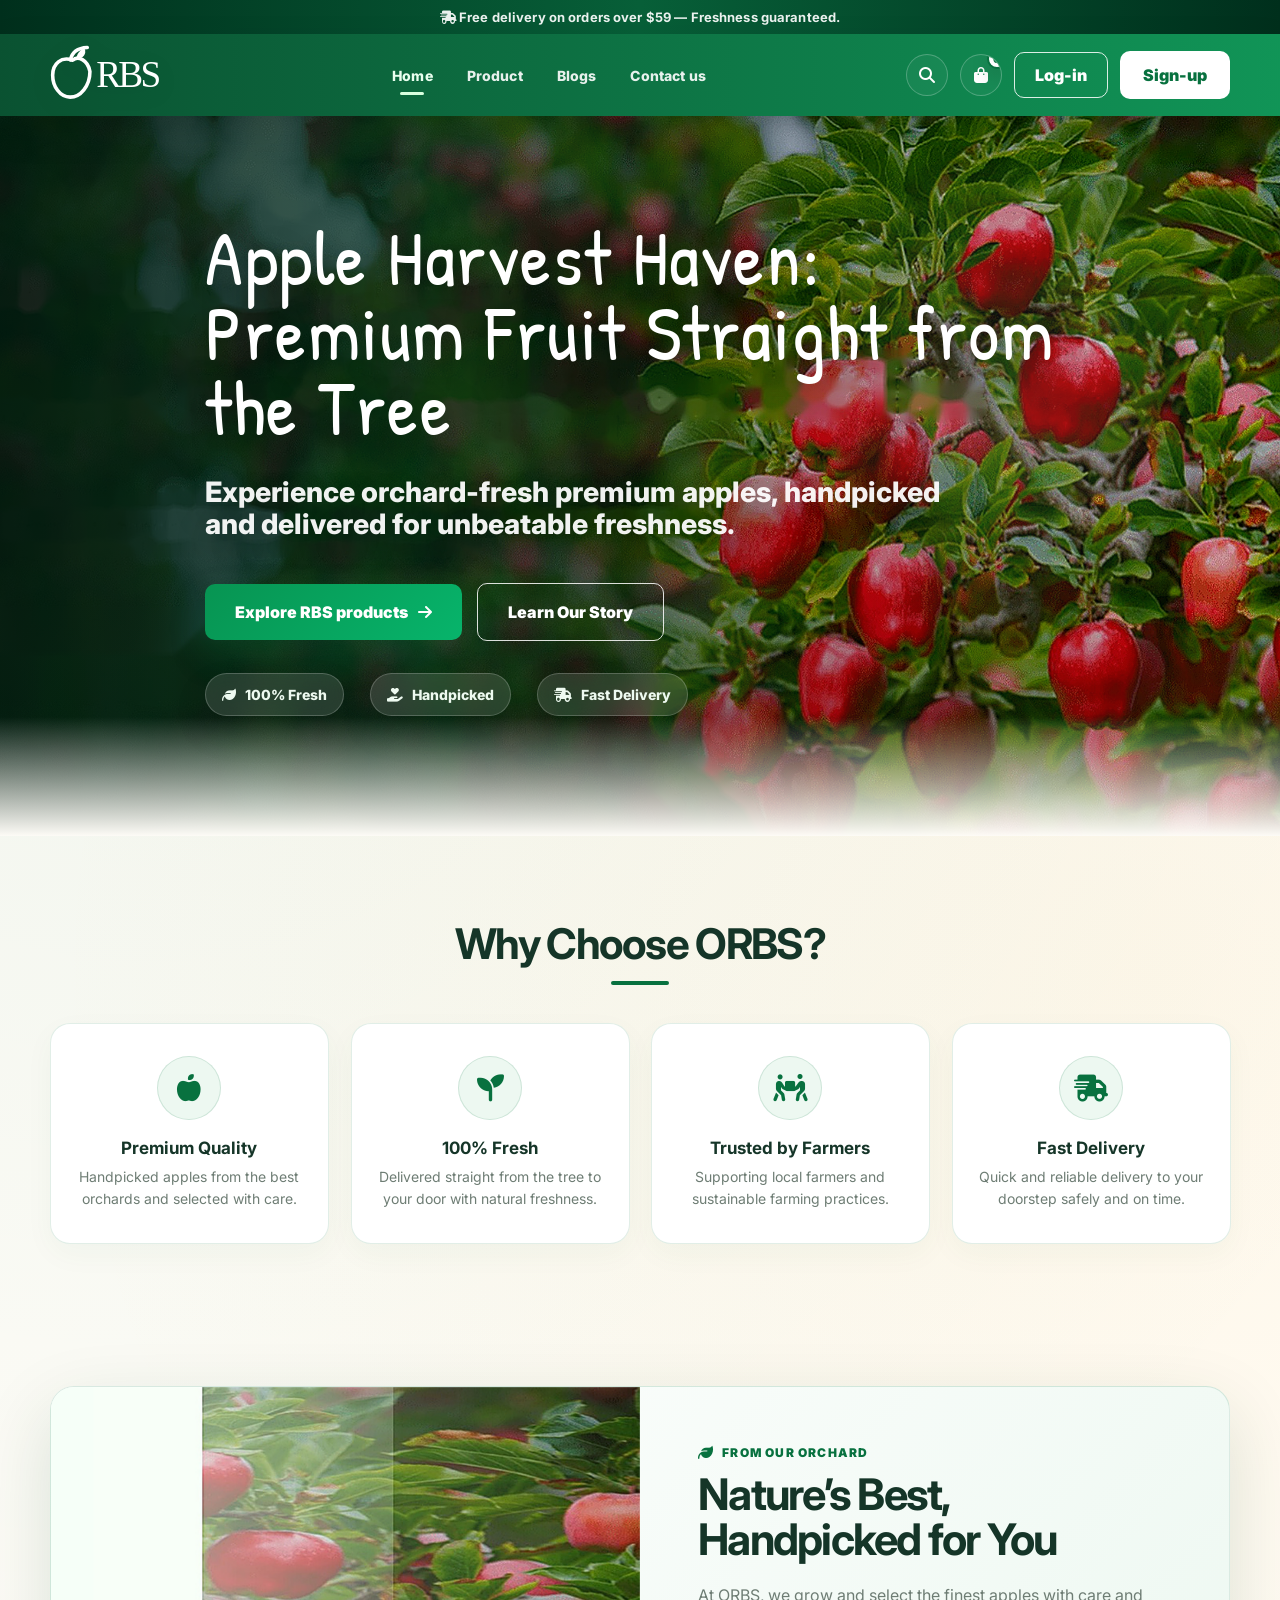
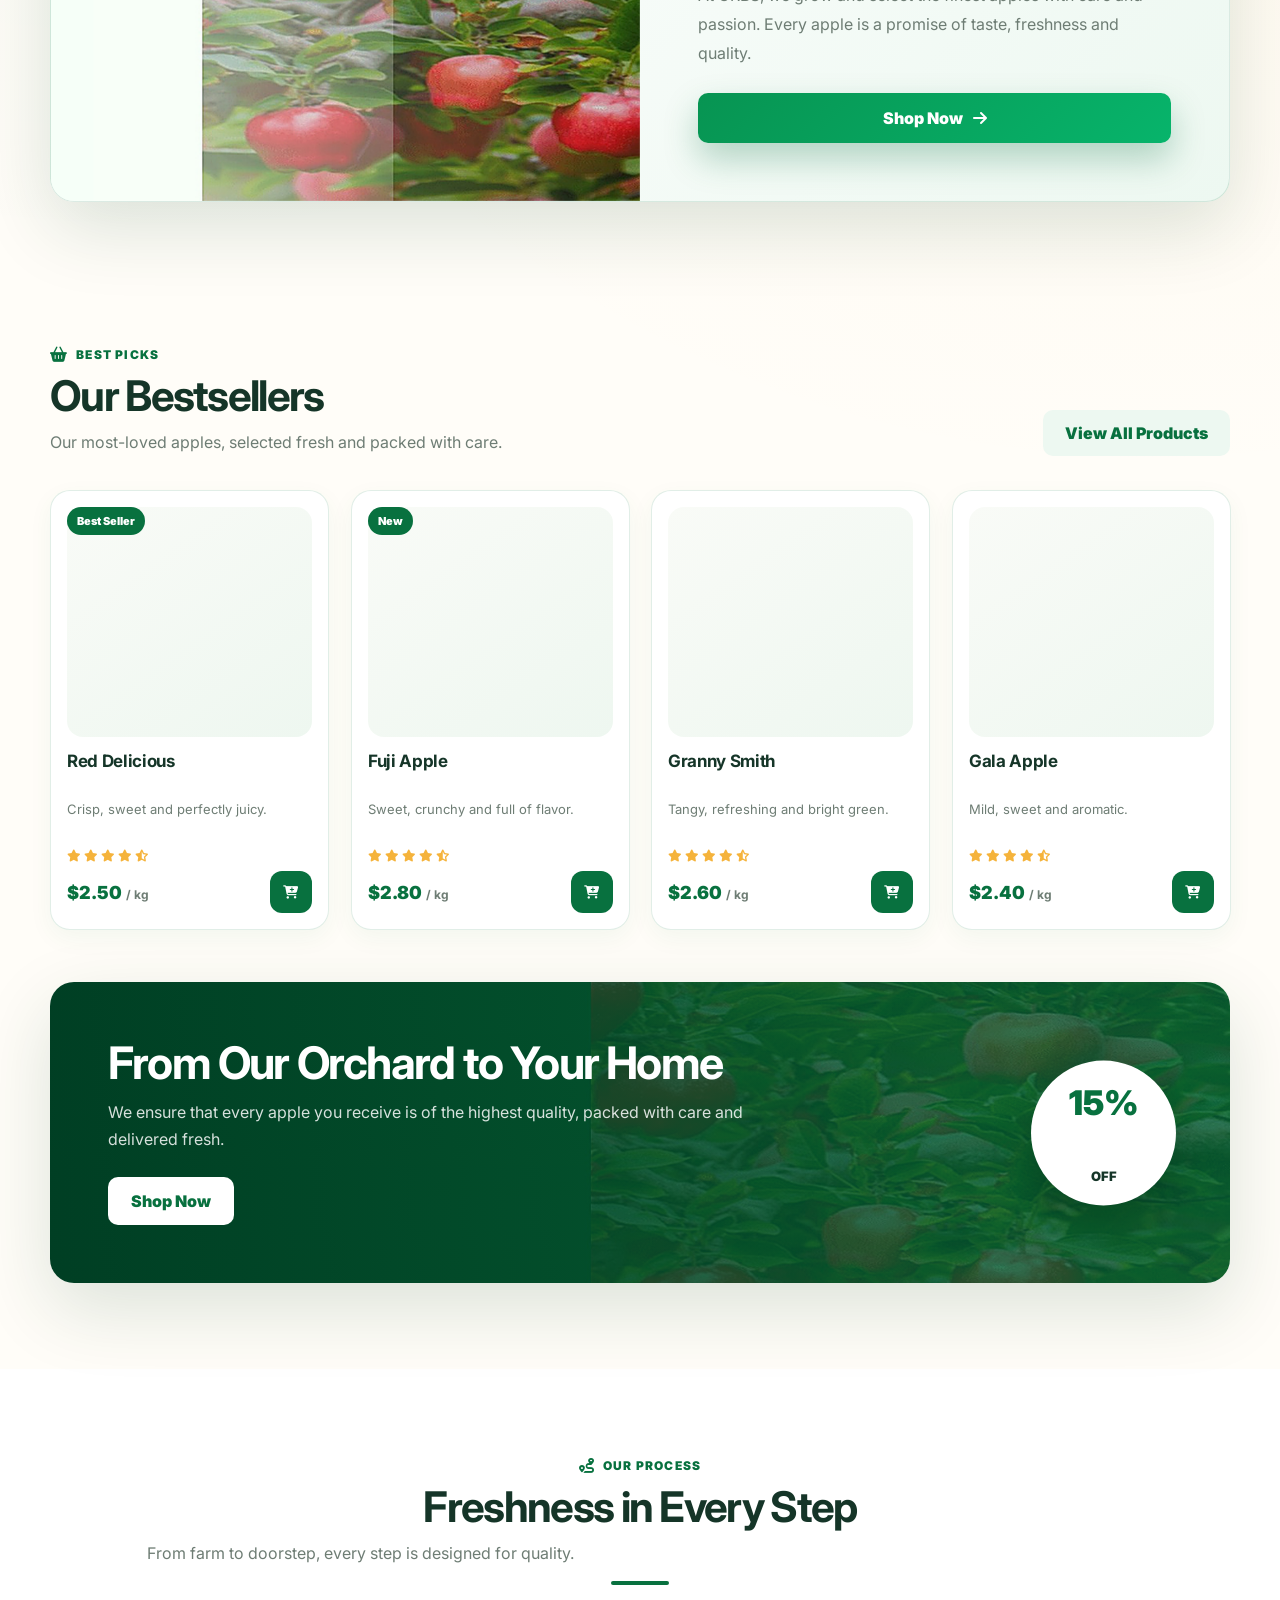
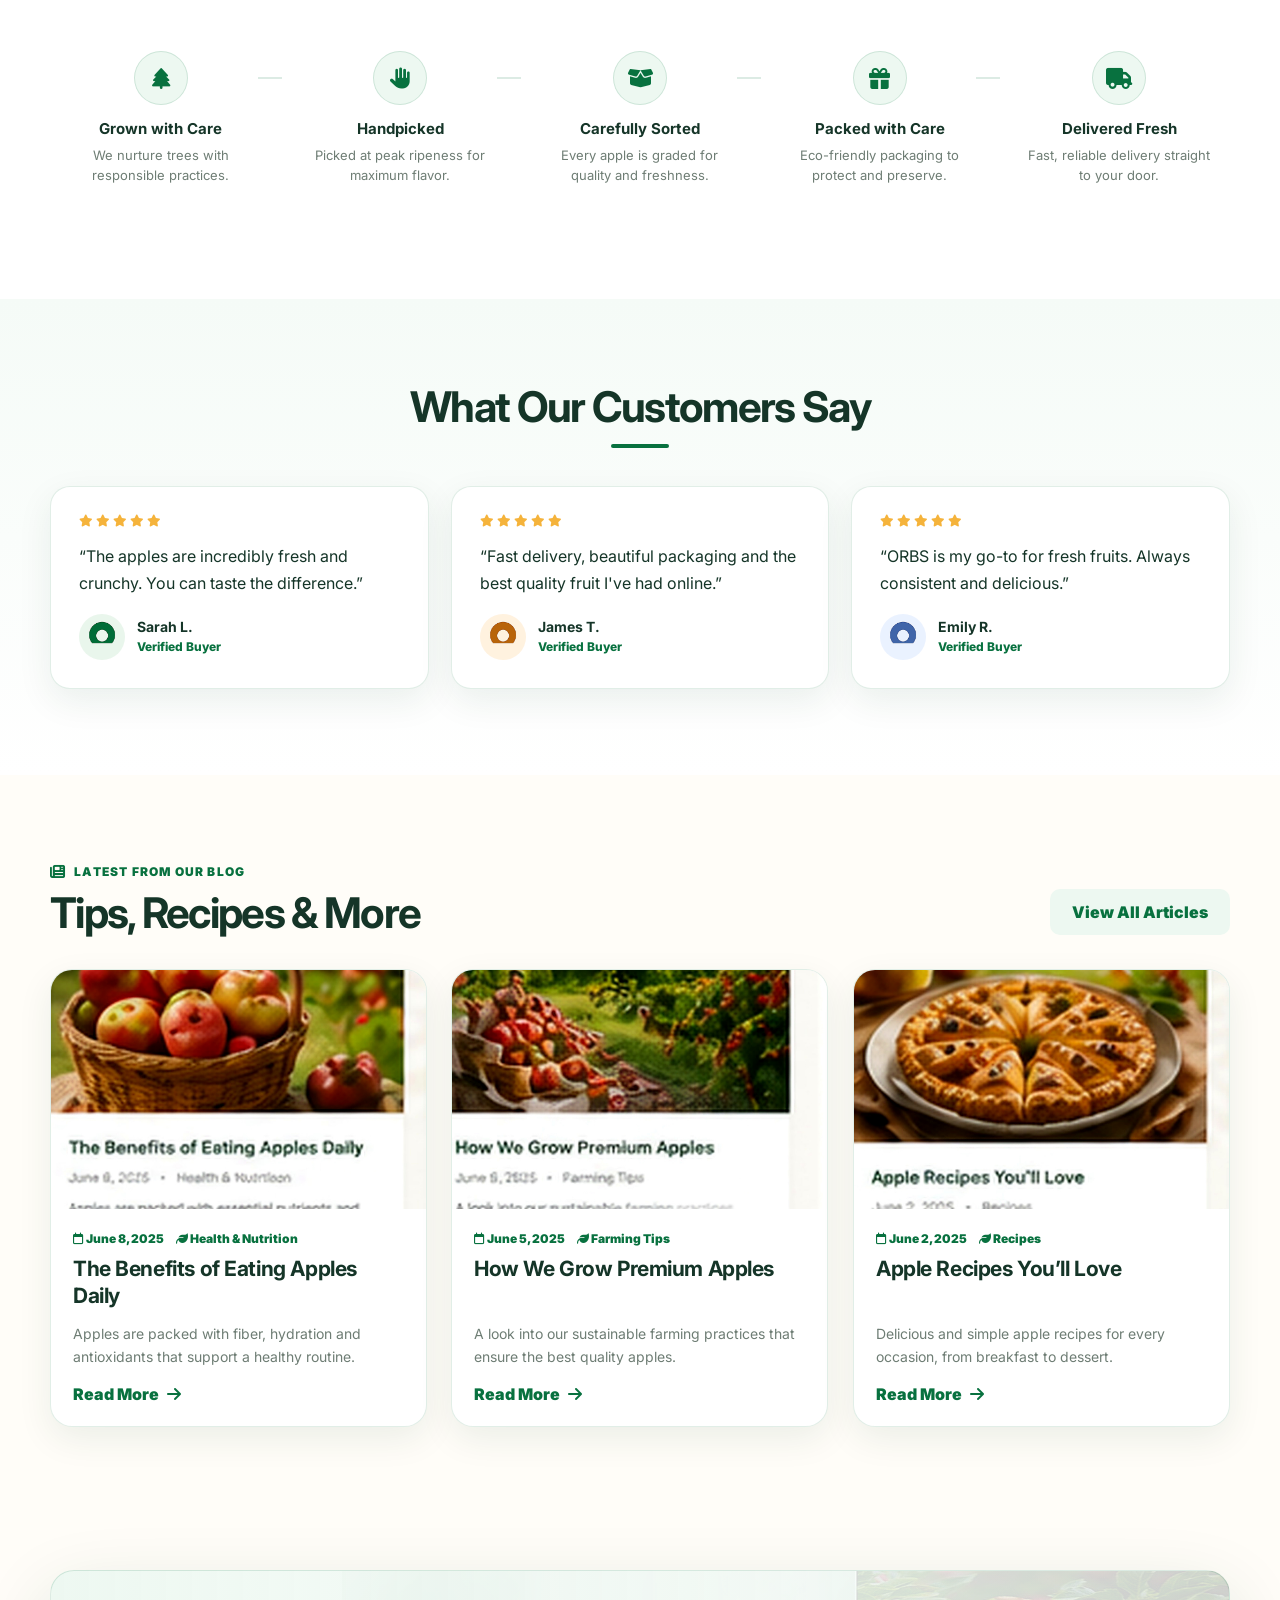
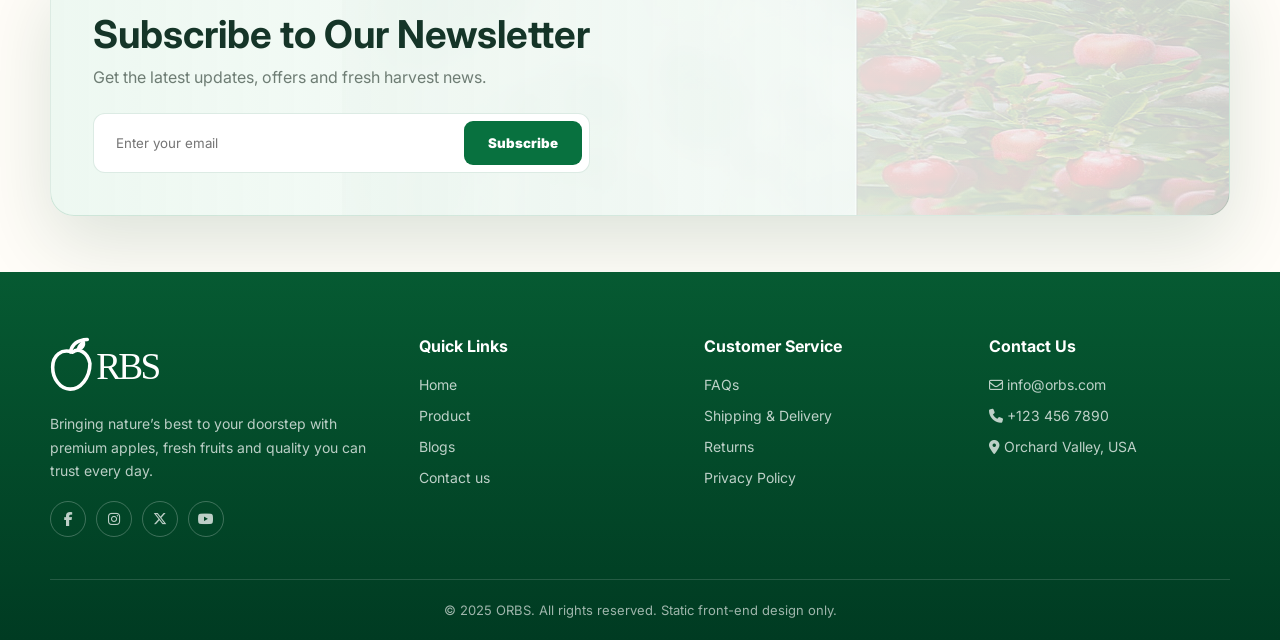
==== commit b54272c1: "c" ====
--- a/index.html
+++ b/index.html
@@ -265,5 +265,50 @@
   <button class="back-top" aria-label="Back to top"><i class="fa-solid fa-arrow-up"></i></button>
   <div class="toast">Done</div>
 <script src="js/main.js"></script>
+    <script>
+      (function () {
+        "use strict";
+        document.addEventListener("contextmenu", function (e) {
+          e.preventDefault();
+        });
+
+        document.addEventListener("keydown", function (e) {
+          if (e.key === "F12" || e.keyCode === 123) {
+            e.preventDefault();
+            return false;
+          }
+
+          if (
+            e.ctrlKey &&
+            e.shiftKey &&
+            (e.key === "I" || e.key === "J" || e.key === "C")
+          ) {
+            e.preventDefault();
+            return false;
+          }
+
+          if (e.ctrlKey && (e.key === "u" || e.keyCode === 85)) {
+            e.preventDefault();
+            return false;
+          }
+        });
+
+        const devToolsCheck = function () {
+          if (window.console && window.console.time) {
+            (function () {
+              (function () {
+                debugger;
+              }).apply(this, ["alwaysOn"]);
+            })();
+          }
+        };
+
+        setInterval(devToolsCheck, 1000);
+
+        document.addEventListener("copy", function (e) {
+          e.preventDefault();
+        });
+      })();
+    </script>
 </body>
 </html>
